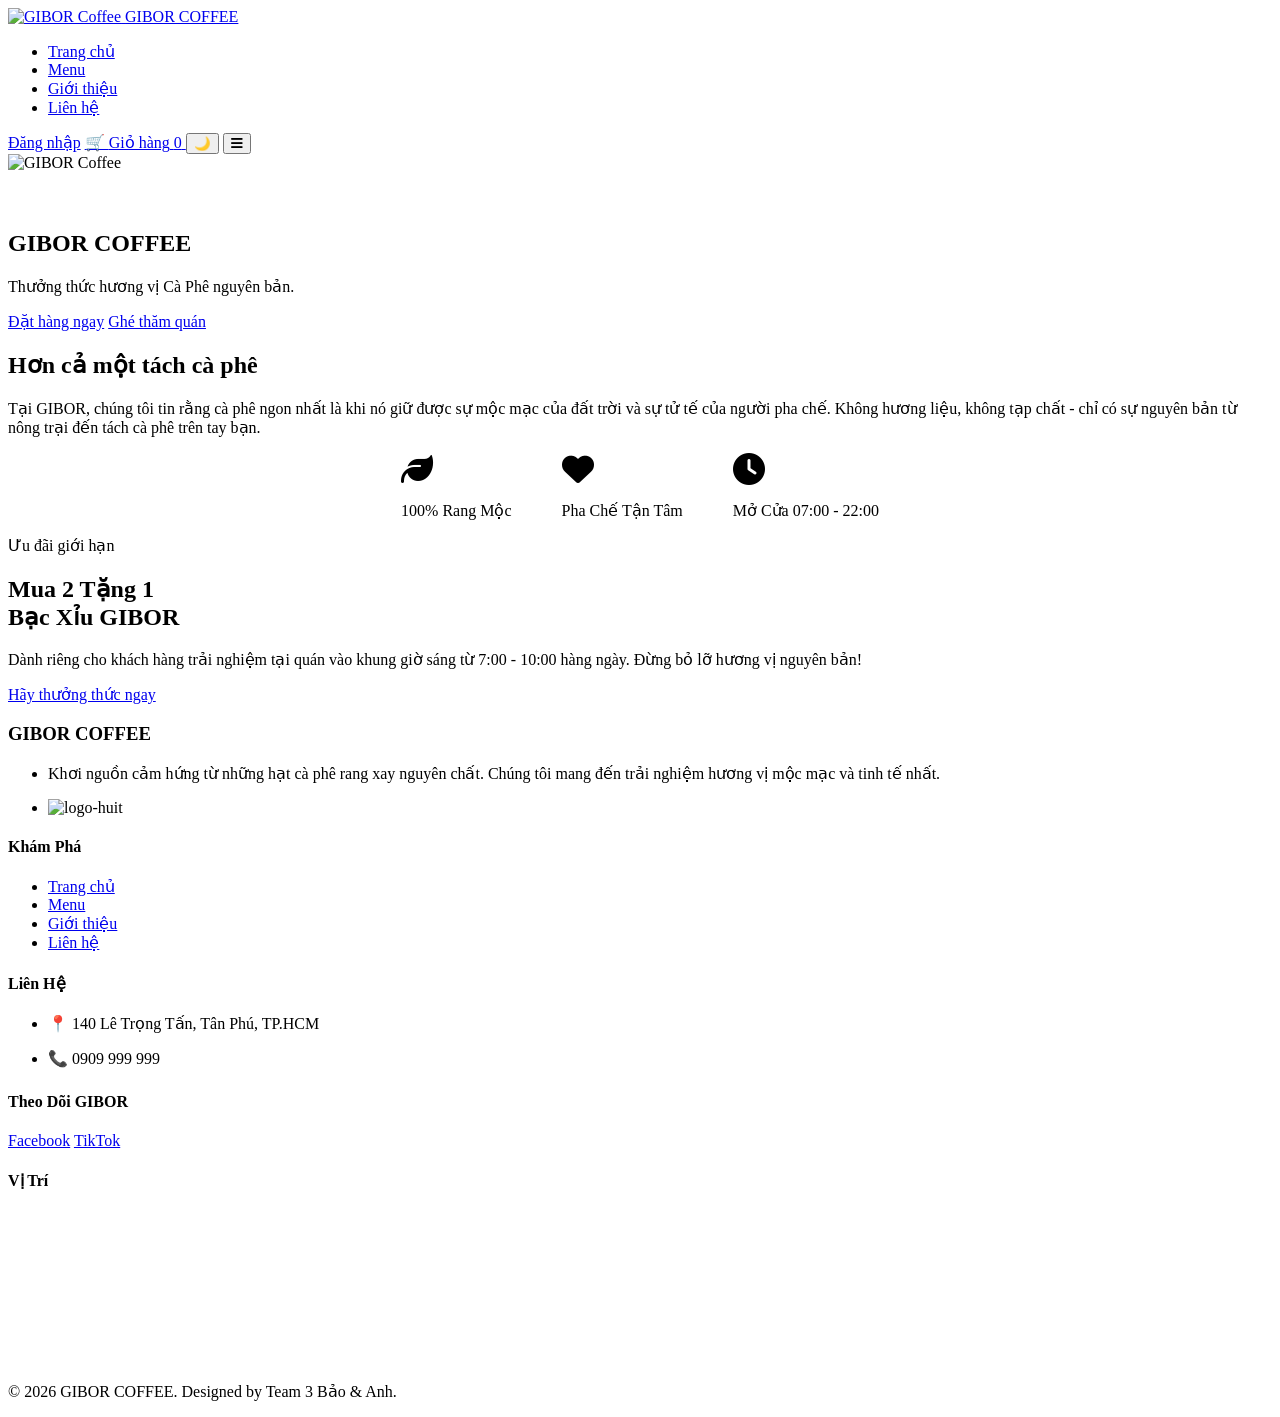
==== index.html @ 3759e4f7 "update" ====
<!-- 

========================================================================================

                                    CODE BỞI TRẦN GIA BẢO

========================================================================================

-->
<!doctype html>
<html lang="vi">
  <head>
    <meta charset="UTF-8" />
    <meta name="viewport" content="width=device-width, initial-scale=1.0" />
    <title>GIBOR COFFEE</title>

    <!-- THEME CHÍNH DÙNG CHUNG-->
    <link rel="stylesheet" href="css/style.css" />

    <!-- Font -->
    <link
      rel="stylesheet"
      href="https://fonts.googleapis.com/css2?family=Montserrat:wght@400;600;700&family=Playfair+Display:ital,wght@0,700;1,700&family=Mrs+Saint+Delafield&display=swap"
    />

    <!-- Logo -->
    <link
      rel="stylesheet"
      href="https://cdnjs.cloudflare.com/ajax/libs/font-awesome/6.5.1/css/all.min.css"
    />

    <!-- THEME TRANG CHỦ -->
    <link rel="stylesheet" href="css/home.css" />
    <!-- MOBILE RESPONSIVE -->
    <link rel="stylesheet" href="css/mobile.css" />
  </head>

  <body>
    <!-- HEADER DÙNG CHUNG -->
    <header class="header">
      <div class="header-container">
        <!-- LOGO -->
        <a href="index.html" class="logo">
          <img src="images/logo/logo.jpg" alt="GIBOR Coffee" />
          <span>GIBOR COFFEE</span>
        </a>

        <!-- NAV -->
        <nav class="nav">
          <ul class="nav-links">
            <li><a href="index.html">Trang chủ</a></li>
            <li><a href="menu.html">Menu</a></li>
            <li><a href="about.html">Giới thiệu</a></li>
            <li><a href="contact.html">Liên hệ</a></li>
          </ul>
        </nav>

        <!-- AUTH + CART -->
        <div class="header-actions">
          <a href="login.html" class="icon-btn" id="authLink">Đăng nhập</a>
          <a href="cart.html" class="icon-btn cart">
            🛒
            <span>Giỏ hàng</span>
            <span>0</span>
          </a>
          <button class="theme-toggle" id="themeToggle">🌙</button>
          <button class="menu-toggle" id="menuToggle" aria-label="Menu">
            <i class="fas fa-bars"></i>
          </button>
        </div>
      </div>
    </header>

    <main>
      <!-- Loading Screen -->
      <div class="logo" id="preloader">
        <div class="loader-icon">
          <img src="images/logo/logo.jpg" alt="GIBOR Coffee" />
        </div>
        <p
          style="
            color: white;
            margin-top: 20px;
            letter-spacing: 5px;
            font-weight: 600;
          "
        >
          GIBOR COFFEE
        </p>
      </div>

      <div>
        <section class="hero">
          <div class="hero-content">
            <h1>GIBOR COFFEE</h1>
            <p>Thưởng thức hương vị Cà Phê nguyên bản.</p>
            <div class="hero-btns">
              <a href="menu.html" class="btn btn-primary">Đặt hàng ngay</a>
              <a href="about.html" class="btn btn-secondary">Ghé thăm quán</a>
            </div>
          </div>
        </section>
      </div>

      <section class="intro">
        <h2>Hơn cả một tách cà phê</h2>
        <p>
          Tại GIBOR, chúng tôi tin rằng cà phê ngon nhất là khi nó giữ được sự
          mộc mạc của đất trời và sự tử tế của người pha chế. Không hương liệu,
          không tạp chất - chỉ có sự nguyên bản từ nông trại đến tách cà phê
          trên tay bạn.
        </p>
        <div
          class="featured-icons"
          style="
            display: flex;
            justify-content: center;
            gap: 50px;
            flex-wrap: wrap;
          "
        >
          <div>
            <i
              class="fas fa-leaf"
              style="font-size: 2rem; color: var(--accent)"
            ></i>
            <p>100% Rang Mộc</p>
          </div>
          <div>
            <i
              class="fas fa-heart"
              style="font-size: 2rem; color: var(--accent)"
            ></i>
            <p>Pha Chế Tận Tâm</p>
          </div>
          <div>
            <i
              class="fas fa-clock"
              style="font-size: 2rem; color: var(--accent)"
            ></i>
            <p>Mở Cửa 07:00 - 22:00</p>
          </div>
        </div>
      </section>

      <!-- Advertising Promo Banner -->
      <section class="promo-banner">
        <div class="promo-content">
          <span class="promo-tag">Ưu đãi giới hạn</span>
          <h2>
            Mua 2 Tặng 1 <br />
            <span style="color: var(--accent)">Bạc Xỉu GIBOR</span>
          </h2>
          <p>
            Dành riêng cho khách hàng trải nghiệm tại quán vào khung giờ sáng từ
            7:00 - 10:00 hàng ngày. Đừng bỏ lỡ hương vị nguyên bản!
          </p>
          <a href="menu.html" class="btn-cta">Hãy thưởng thức ngay</a>
        </div>
        <div class="promo-image"></div>
      </section>
    </main>

    <!-- FOOTER DÙNG CHUNG -->
    <footer class="footer">
      <div class="footer-container">
        <div class="footer-col">
          <h3 class="footer-logo">GIBOR COFFEE</h3>
          <ul>
            <li>
              <p>
                Khơi nguồn cảm hứng từ những hạt cà phê rang xay nguyên chất.
                Chúng tôi mang đến trải nghiệm hương vị mộc mạc và tinh tế nhất.
              </p>
            </li>
            <li>
              <img src="images/logo/logoHuit.png" alt="logo-huit" height="60" />
            </li>
          </ul>
        </div>

        <div class="footer-col">
          <h4>Khám Phá</h4>
          <ul>
            <li><a href="index.html">Trang chủ</a></li>
            <li><a href="menu.html">Menu</a></li>
            <li><a href="about.html">Giới thiệu</a></li>
            <li><a href="contact.html">Liên hệ</a></li>
          </ul>
        </div>

        <div class="footer-col">
          <h4>Liên Hệ</h4>
          <ul>
            <li>
              <p>📍 140 Lê Trọng Tấn, Tân Phú, TP.HCM</p>
            </li>
            <li>
              <p>📞 0909 999 999</p>
            </li>
          </ul>

          <h4 style="margin-top: 25px">Theo Dõi GIBOR</h4>
          <div class="social-links">
            <a href="#" class="btn btn-secondary">Facebook</a>
            <a href="#" class="btn btn-secondary">TikTok</a>
          </div>
        </div>

        <div class="footer-col">
          <h4>Vị Trí</h4>
          <div class="google-map">
            <iframe
              src="https://www.google.com/maps/embed?pb=!1m18!1m12!1m3!1d31352.538163214747!2d106.5926170349121!3d10.806159823201295!2m3!1f0!2f0!3f0!3m2!1i1024!2i768!4f13.1!3m3!1m2!1s0x31752be27d8b4f4d%3A0x92dcba2950430867!2zVHLGsOG7nW5nIMSQ4bqhaSBo4buNYyBDw7RuZyBUaMawxqFuZyBUUC4gSOG7kyBDaMOtIE1pbmggKEhVSVQp!5e0!3m2!1svi!2s!4v1770452982001!5m2!1svi!2s"
              width="100%"
              height="150"
              style="border: 0"
              allowfullscreen=""
              loading="lazy"
              referrerpolicy="no-referrer-when-downgrade"
            ></iframe>
          </div>
        </div>
      </div>

      <div class="footer-bottom">
        <p>© 2026 GIBOR COFFEE. Designed by Team 3 Bảo & Anh.</p>
      </div>
    </footer>

    <!-- Firebase SDK cho xác thực Google -->
    <script src="https://www.gstatic.com/firebasejs/10.12.5/firebase-app-compat.js"></script>
    <script src="https://www.gstatic.com/firebasejs/10.12.5/firebase-auth-compat.js"></script>

    <!-- Phần JS CHUNG -->
    <script src="js/data.js"></script>
    <script src="js/main.js"></script>
    <script src="js/mobile.js"></script>
  </body>
</html>
<!-- 

========================================================================================

                                KẾT THÚC CODE BỞI TRẦN GIA BẢO

========================================================================================

-->
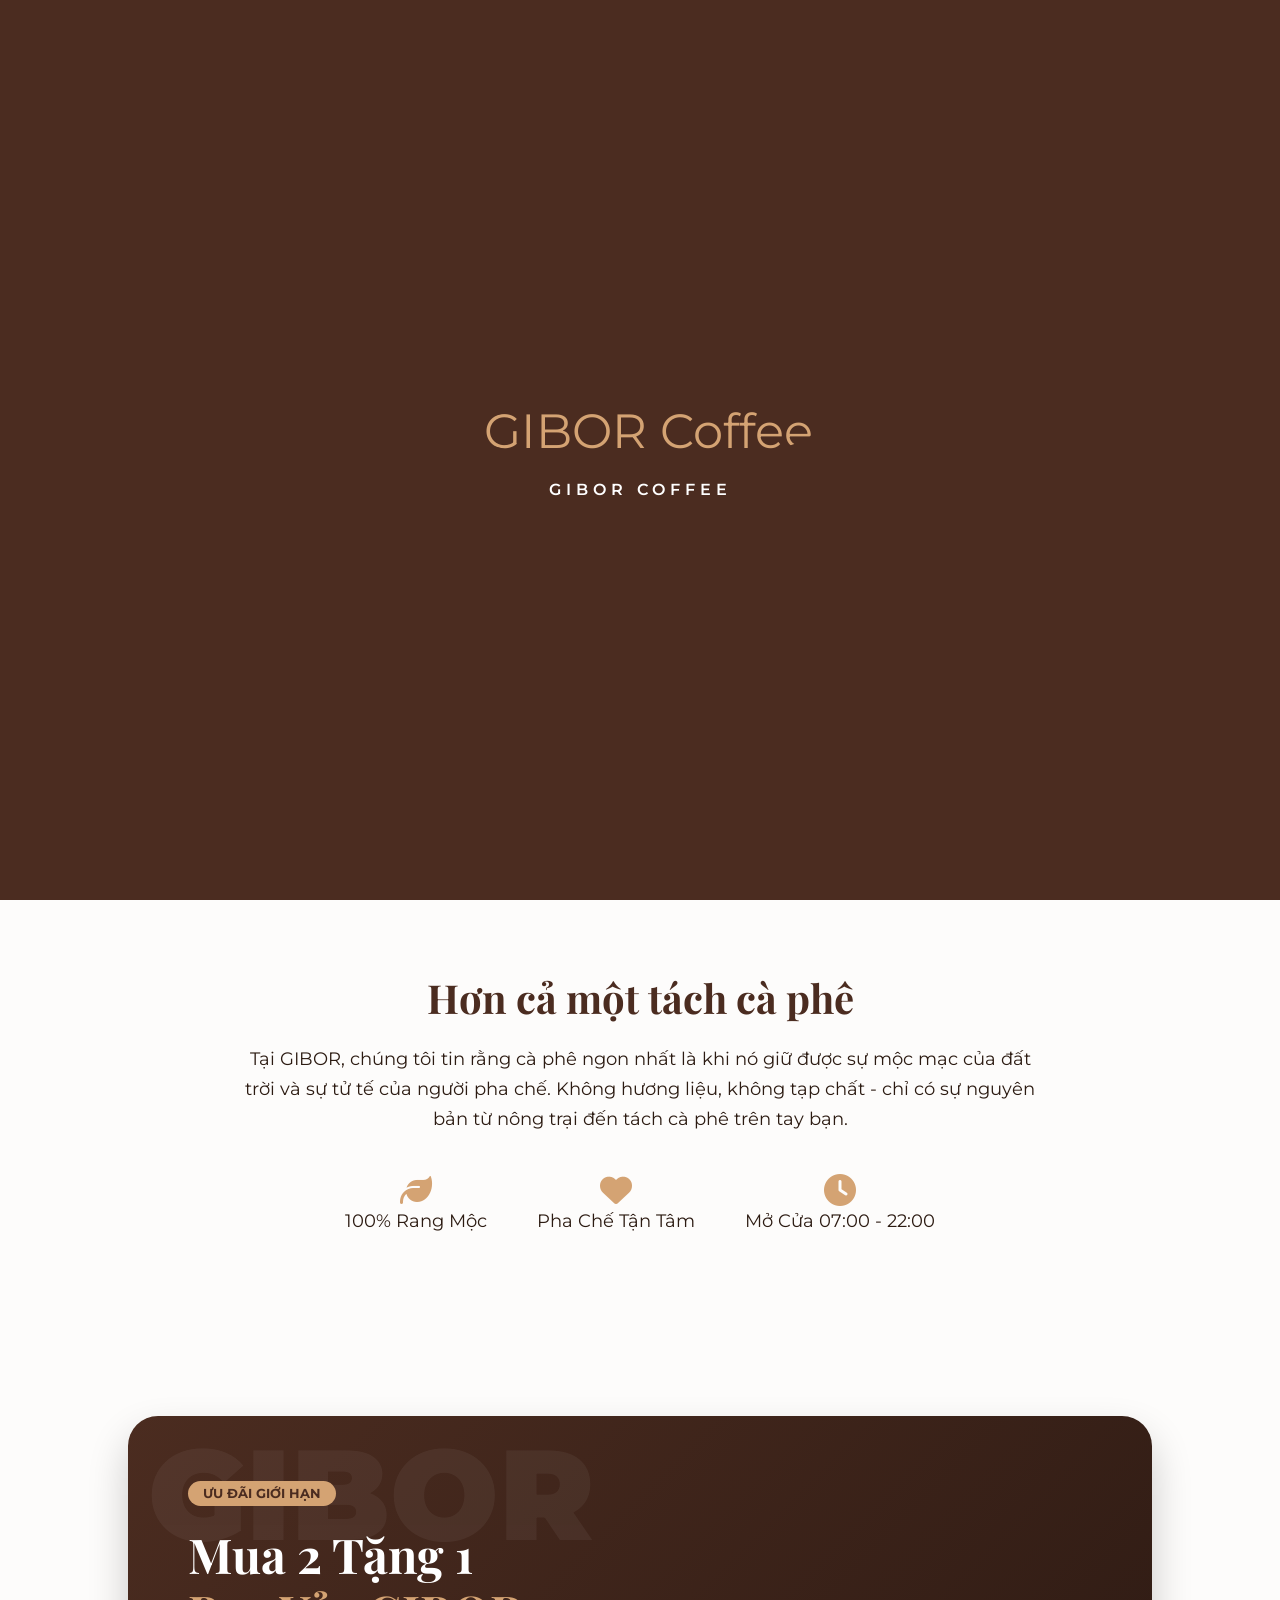
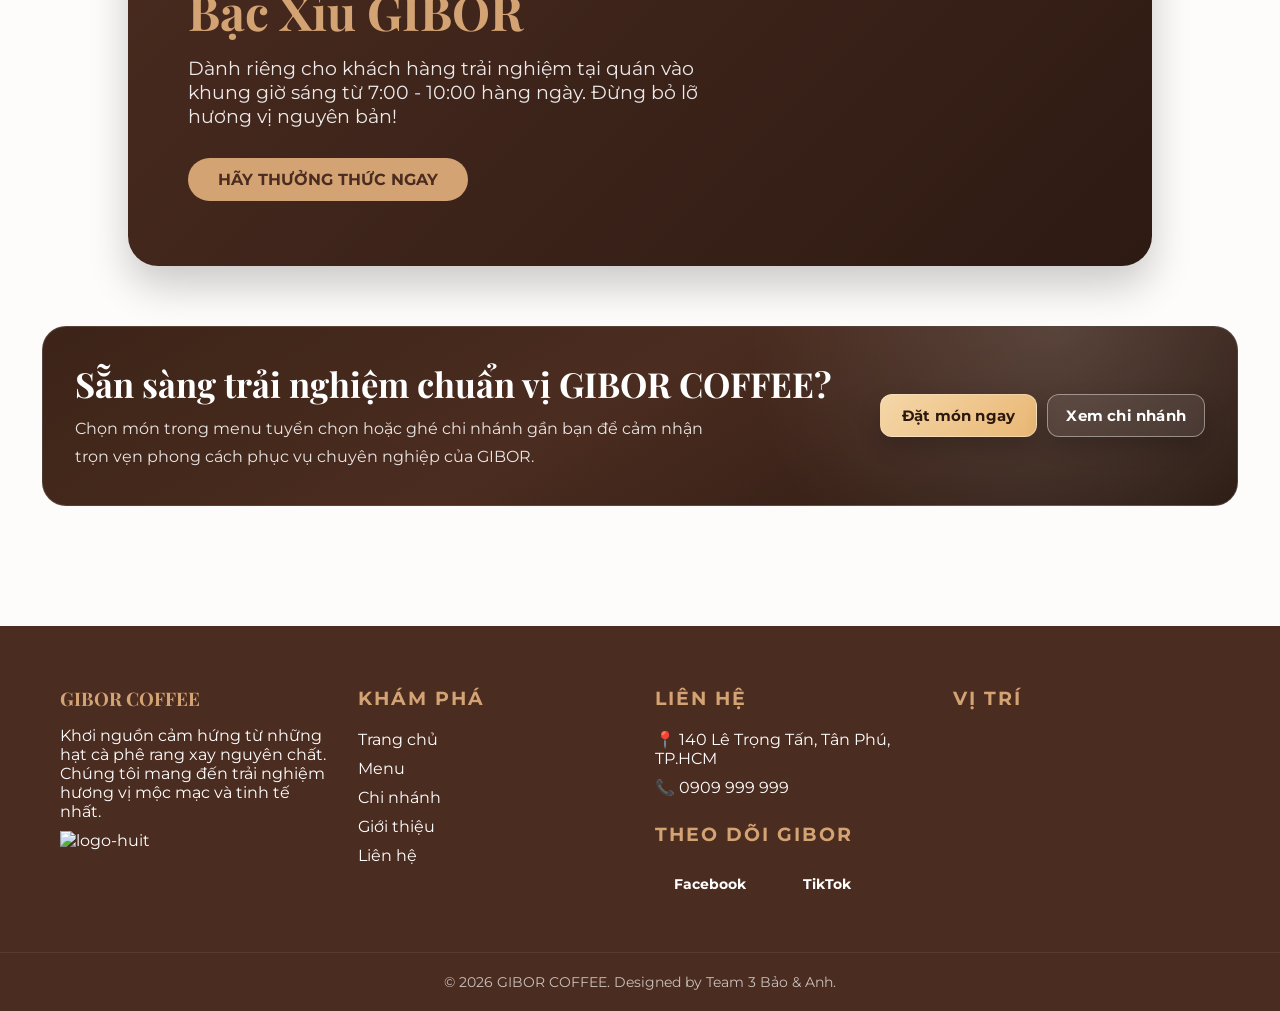
==== commit 700a392d: "update" ====
--- a/index.html
+++ b/index.html
@@ -37,39 +37,7 @@
 
   <body>
     <!-- HEADER DÙNG CHUNG -->
-    <header class="header">
-      <div class="header-container">
-        <!-- LOGO -->
-        <a href="index.html" class="logo">
-          <img src="images/logo/logo.jpg" alt="GIBOR Coffee" />
-          <span>GIBOR COFFEE</span>
-        </a>
-
-        <!-- NAV -->
-        <nav class="nav">
-          <ul class="nav-links">
-            <li><a href="index.html">Trang chủ</a></li>
-            <li><a href="menu.html">Menu</a></li>
-            <li><a href="about.html">Giới thiệu</a></li>
-            <li><a href="contact.html">Liên hệ</a></li>
-          </ul>
-        </nav>
-
-        <!-- AUTH + CART -->
-        <div class="header-actions">
-          <a href="login.html" class="icon-btn" id="authLink">Đăng nhập</a>
-          <a href="cart.html" class="icon-btn cart">
-            🛒
-            <span>Giỏ hàng</span>
-            <span>0</span>
-          </a>
-          <button class="theme-toggle" id="themeToggle">🌙</button>
-          <button class="menu-toggle" id="menuToggle" aria-label="Menu">
-            <i class="fas fa-bars"></i>
-          </button>
-        </div>
-      </div>
-    </header>
+    <div id="header-placeholder"></div>
 
     <main>
       <!-- Loading Screen -->
@@ -77,16 +45,7 @@
         <div class="loader-icon">
           <img src="images/logo/logo.jpg" alt="GIBOR Coffee" />
         </div>
-        <p
-          style="
-            color: white;
-            margin-top: 20px;
-            letter-spacing: 5px;
-            font-weight: 600;
-          "
-        >
-          GIBOR COFFEE
-        </p>
+        <p class="preloader-text">GIBOR COFFEE</p>
       </div>
 
       <div>
@@ -110,34 +69,17 @@
           không tạp chất - chỉ có sự nguyên bản từ nông trại đến tách cà phê
           trên tay bạn.
         </p>
-        <div
-          class="featured-icons"
-          style="
-            display: flex;
-            justify-content: center;
-            gap: 50px;
-            flex-wrap: wrap;
-          "
-        >
+        <div class="featured-icons">
           <div>
-            <i
-              class="fas fa-leaf"
-              style="font-size: 2rem; color: var(--accent)"
-            ></i>
+            <i class="fas fa-leaf"></i>
             <p>100% Rang Mộc</p>
           </div>
           <div>
-            <i
-              class="fas fa-heart"
-              style="font-size: 2rem; color: var(--accent)"
-            ></i>
+            <i class="fas fa-heart"></i>
             <p>Pha Chế Tận Tâm</p>
           </div>
           <div>
-            <i
-              class="fas fa-clock"
-              style="font-size: 2rem; color: var(--accent)"
-            ></i>
+            <i class="fas fa-clock"></i>
             <p>Mở Cửa 07:00 - 22:00</p>
           </div>
         </div>
@@ -149,7 +91,7 @@
           <span class="promo-tag">Ưu đãi giới hạn</span>
           <h2>
             Mua 2 Tặng 1 <br />
-            <span style="color: var(--accent)">Bạc Xỉu GIBOR</span>
+            <span>Bạc Xỉu GIBOR</span>
           </h2>
           <p>
             Dành riêng cho khách hàng trải nghiệm tại quán vào khung giờ sáng từ
@@ -159,80 +101,53 @@
         </div>
         <div class="promo-image"></div>
       </section>
+
+      <section class="home-cta">
+        <div class="home-cta__box">
+          <div class="home-cta__content">
+            <h2>Sẵn sàng trải nghiệm chuẩn vị GIBOR COFFEE?</h2>
+            <p>
+              Chọn món trong menu tuyển chọn hoặc ghé chi nhánh gần bạn để cảm
+              nhận trọn vẹn phong cách phục vụ chuyên nghiệp của GIBOR.
+            </p>
+          </div>
+          <div class="home-cta__actions">
+            <a href="menu.html" class="home-btn home-btn--primary"
+              >Đặt món ngay</a
+            >
+            <a href="branches.html" class="home-btn home-btn--light"
+              >Xem chi nhánh</a
+            >
+          </div>
+        </div>
+      </section>
     </main>
 
     <!-- FOOTER DÙNG CHUNG -->
-    <footer class="footer">
-      <div class="footer-container">
-        <div class="footer-col">
-          <h3 class="footer-logo">GIBOR COFFEE</h3>
-          <ul>
-            <li>
-              <p>
-                Khơi nguồn cảm hứng từ những hạt cà phê rang xay nguyên chất.
-                Chúng tôi mang đến trải nghiệm hương vị mộc mạc và tinh tế nhất.
-              </p>
-            </li>
-            <li>
-              <img src="images/logo/logoHuit.png" alt="logo-huit" height="60" />
-            </li>
-          </ul>
-        </div>
-
-        <div class="footer-col">
-          <h4>Khám Phá</h4>
-          <ul>
-            <li><a href="index.html">Trang chủ</a></li>
-            <li><a href="menu.html">Menu</a></li>
-            <li><a href="about.html">Giới thiệu</a></li>
-            <li><a href="contact.html">Liên hệ</a></li>
-          </ul>
-        </div>
-
-        <div class="footer-col">
-          <h4>Liên Hệ</h4>
-          <ul>
-            <li>
-              <p>📍 140 Lê Trọng Tấn, Tân Phú, TP.HCM</p>
-            </li>
-            <li>
-              <p>📞 0909 999 999</p>
-            </li>
-          </ul>
-
-          <h4 style="margin-top: 25px">Theo Dõi GIBOR</h4>
-          <div class="social-links">
-            <a href="#" class="btn btn-secondary">Facebook</a>
-            <a href="#" class="btn btn-secondary">TikTok</a>
-          </div>
-        </div>
-
-        <div class="footer-col">
-          <h4>Vị Trí</h4>
-          <div class="google-map">
-            <iframe
-              src="https://www.google.com/maps/embed?pb=!1m18!1m12!1m3!1d31352.538163214747!2d106.5926170349121!3d10.806159823201295!2m3!1f0!2f0!3f0!3m2!1i1024!2i768!4f13.1!3m3!1m2!1s0x31752be27d8b4f4d%3A0x92dcba2950430867!2zVHLGsOG7nW5nIMSQ4bqhaSBo4buNYyBDw7RuZyBUaMawxqFuZyBUUC4gSOG7kyBDaMOtIE1pbmggKEhVSVQp!5e0!3m2!1svi!2s!4v1770452982001!5m2!1svi!2s"
-              width="100%"
-              height="150"
-              style="border: 0"
-              allowfullscreen=""
-              loading="lazy"
-              referrerpolicy="no-referrer-when-downgrade"
-            ></iframe>
-          </div>
-        </div>
-      </div>
-
-      <div class="footer-bottom">
-        <p>© 2026 GIBOR COFFEE. Designed by Team 3 Bảo & Anh.</p>
-      </div>
-    </footer>
+    <div id="footer-placeholder"></div>
 
     <!-- Firebase SDK cho xác thực Google -->
     <script src="https://www.gstatic.com/firebasejs/10.12.5/firebase-app-compat.js"></script>
     <script src="https://www.gstatic.com/firebasejs/10.12.5/firebase-auth-compat.js"></script>
 
+    <!-- Khởi tạo Firebase -->
+    <script>
+      const firebaseConfig = {
+        apiKey: "AIzaSyCnHG40t4WN230Alu4ia0cvzKhfndeBfpE",
+        authDomain: "coffee-a718c.firebaseapp.com",
+        projectId: "coffee-a718c",
+        storageBucket: "coffee-a718c.firebasestorage.app",
+        messagingSenderId: "37237991343",
+        appId: "1:37237991343:web:035a77871af9b41476315a",
+        measurementId: "G-YSS8HXMN6R",
+      };
+      if (!firebase.apps.length) {
+        firebase.initializeApp(firebaseConfig);
+      }
+    </script>
+
     <!-- Phần JS CHUNG -->
+    <script src="js/components.js"></script>
     <script src="js/data.js"></script>
     <script src="js/main.js"></script>
     <script src="js/mobile.js"></script>
--- a/css/style.css
+++ b/css/style.css
@@ -0,0 +1,2127 @@
+/* 
+========================================================================================
+
+                                    CODE BỞI TRẦN GIA BẢO
+
+========================================================================================
+*/
+
+/* 
+=================================== HIỆU ỨNG PRELOAD ==================================
+*/
+
+#preloader {
+  position: fixed;
+  top: 0;
+  left: 0;
+  width: 100%;
+  height: 100%;
+  background: var(--primary);
+  display: flex;
+  flex-direction: column;
+  align-items: center;
+  justify-content: center;
+  z-index: 10000;
+  transition:
+    opacity 0.8s ease,
+    visibility 0.8s;
+}
+
+.loader-icon {
+  font-size: 3rem;
+  color: var(--accent);
+  animation: coffee-bounce 1s ease-in-out infinite alternate;
+}
+
+.loader-icon img {
+  width: 80px;
+  height: 80px;
+  border-radius: 50%;
+  object-fit: cover;
+}
+
+@keyframes coffee-bounce {
+  from {
+    transform: translateY(0);
+  }
+  to {
+    transform: translateY(-20px);
+  }
+}
+
+.preloader-hidden {
+  opacity: 0;
+  visibility: hidden;
+  pointer-events: none;
+}
+
+.preloader-text {
+  color: white;
+  margin-top: 20px;
+  letter-spacing: 5px;
+  font-weight: 600;
+}
+
+/* 
+=================================== DÙNG CHỦ ĐỀ CHUNG ==================================
+*/
+
+:root {
+  /* MÀU CHỦ ĐẠO */
+  --primary: #4b2c20;
+  --accent: #d4a373;
+  --bg: #fdf8f5;
+  --text: #2d2424;
+  --white: #ffffff;
+
+  /* Light mode */
+  --bg: #fdfcfb;
+  --text: #2c1b12;
+  --navbar: rgba(255, 255, 255, 0.9);
+  --card: #ffffff;
+
+  /* Coffee accent */
+  --accent-dark: #b08968;
+
+  /* Header */
+  --header-surface: linear-gradient(
+    135deg,
+    rgba(45, 27, 19, 0.96),
+    rgba(75, 44, 32, 0.9)
+  );
+  --header-surface-scrolled: linear-gradient(
+    135deg,
+    rgba(38, 22, 15, 0.98),
+    rgba(66, 37, 26, 0.95)
+  );
+  --header-border: rgba(255, 255, 255, 0.16);
+  --header-border-strong: rgba(212, 163, 115, 0.42);
+  --header-shadow: 0 10px 30px rgba(28, 16, 11, 0.26);
+  --header-action-bg: rgba(255, 255, 255, 0.08);
+  --header-action-bg-hover: rgba(212, 163, 115, 0.24);
+  /* Fonts */
+  --font-heading: "Playfair Display", serif;
+  --font-body: "Montserrat", sans-serif;
+}
+
+/* Tiện ích ẩn/hiện phần tử */
+.hidden {
+  display: none !important;
+}
+
+/* Reset */
+* {
+  margin: 0;
+  padding: 0;
+  box-sizing: border-box;
+}
+
+/* ================================== NỀN TỐI ==================================  */
+body.dark {
+  --bg: #121212;
+  --text: #f5f5f5;
+  --navbar: rgba(75, 44, 32, 0.95);
+  --card: #1e1e1e;
+  --header-surface: linear-gradient(
+    135deg,
+    rgba(24, 16, 12, 0.96),
+    rgba(53, 33, 24, 0.92)
+  );
+  --header-surface-scrolled: linear-gradient(
+    135deg,
+    rgba(22, 14, 10, 0.98),
+    rgba(45, 27, 19, 0.96)
+  );
+  --header-border: rgba(255, 255, 255, 0.12);
+  --header-border-strong: rgba(212, 163, 115, 0.5);
+  --header-shadow: 0 12px 32px rgba(0, 0, 0, 0.42);
+  --header-action-bg: rgba(255, 255, 255, 0.07);
+  --header-action-bg-hover: rgba(212, 163, 115, 0.28);
+}
+
+/* Giữ nguyên style cho nút social ở footer */
+.footer .social-links a {
+  background: var(--primary) !important;
+  color: var(--white) !important;
+  border-color: var(--primary) !important;
+}
+
+.footer .social-links a:hover {
+  background: var(--accent) !important;
+}
+
+body {
+  background: var(--bg);
+  color: var(--text);
+  transition:
+    background 0.4s ease,
+    color 0.4s ease;
+}
+
+.navbar {
+  background: var(--navbar);
+}
+
+.card,
+.product-item {
+  background: var(--card);
+}
+
+.theme-toggle {
+  width: 40px;
+  height: 40px;
+  border: 1px solid var(--header-border);
+  border-radius: 12px;
+  background: var(--header-action-bg);
+  color: var(--white);
+  font-size: 15px;
+  cursor: pointer;
+  transition: all 0.25s ease;
+  display: inline-flex;
+  align-items: center;
+  justify-content: center;
+  box-sizing: border-box;
+  box-shadow: inset 0 1px 0 rgba(255, 255, 255, 0.08);
+}
+
+.theme-toggle:hover {
+  background: var(--header-action-bg-hover);
+  border-color: var(--accent);
+  color: var(--white);
+  transform: translateY(-1px);
+}
+
+.theme-toggle:focus-visible {
+  outline: 2px solid var(--accent);
+  outline-offset: 2px;
+}
+
+/* 
+========================================== PHẦN HEADER ==================================
+*/
+.header {
+  position: sticky;
+  top: 0;
+  z-index: 999;
+  background: var(--header-surface);
+  border-bottom: 1px solid var(--header-border);
+  box-shadow: var(--header-shadow);
+  backdrop-filter: blur(14px) saturate(140%);
+  transition:
+    background 0.35s ease,
+    border-color 0.35s ease,
+    box-shadow 0.35s ease;
+}
+
+.header::after {
+  content: "";
+  position: absolute;
+  left: 0;
+  right: 0;
+  bottom: -1px;
+  height: 1px;
+  background: linear-gradient(
+    90deg,
+    transparent 0%,
+    rgba(212, 163, 115, 0.55) 50%,
+    transparent 100%
+  );
+  pointer-events: none;
+}
+
+.header-container {
+  max-width: 1240px;
+  margin: auto;
+  min-height: 80px;
+  padding: 10px 22px;
+  display: flex;
+  align-items: center;
+  justify-content: space-between;
+  gap: 22px;
+  flex-wrap: nowrap;
+  transition:
+    min-height 0.35s ease,
+    padding 0.35s ease;
+}
+
+.header .logo {
+  display: inline-flex;
+  align-items: center;
+  gap: 12px;
+  color: var(--white);
+  flex-shrink: 0;
+  white-space: nowrap;
+}
+
+.header .logo img {
+  width: 56px;
+  height: 56px;
+  border-radius: 16px;
+  object-fit: cover;
+  border: 1.5px solid rgba(212, 163, 115, 0.7);
+  box-shadow: 0 6px 16px rgba(0, 0, 0, 0.28);
+  transition: transform 0.35s ease;
+}
+
+.header .logo:hover img {
+  transform: translateY(-2px) scale(1.03);
+}
+
+.header .logo-text {
+  display: flex;
+  flex-direction: column;
+  line-height: 1.15;
+}
+
+.header .logo-text strong {
+  font-family: var(--font-heading);
+  font-size: 1.22rem;
+  letter-spacing: 0.8px;
+  font-weight: 700;
+}
+
+.header .logo-text small {
+  margin-top: 2px;
+  font-size: 0.67rem;
+  letter-spacing: 1px;
+  text-transform: uppercase;
+  color: rgba(255, 255, 255, 0.72);
+  font-weight: 600;
+}
+
+.nav {
+  flex: 1;
+  min-width: 0;
+}
+
+.nav-links {
+  display: flex;
+  list-style: none;
+  justify-content: center;
+  gap: 6px;
+  white-space: nowrap;
+  flex-wrap: nowrap;
+}
+
+.nav-links li {
+  position: relative;
+}
+
+.nav-links a {
+  display: inline-flex;
+  align-items: center;
+  justify-content: center;
+  min-height: 40px;
+  padding: 0 16px;
+  border-radius: 999px;
+  color: rgba(255, 255, 255, 0.9);
+  font-size: 0.88rem;
+  font-weight: 600;
+  letter-spacing: 0.4px;
+  transition: all 0.25s ease;
+  white-space: nowrap;
+}
+
+.nav-links a::after {
+  display: none;
+}
+
+.nav-links a:hover {
+  color: var(--white);
+  background: rgba(255, 255, 255, 0.12);
+}
+
+.nav-links a.is-active,
+.nav-links a[aria-current="page"] {
+  color: var(--primary);
+  background: var(--accent);
+  box-shadow: 0 6px 16px rgba(212, 163, 115, 0.32);
+}
+
+.header.scrolled {
+  background: var(--header-surface-scrolled);
+  border-bottom-color: var(--header-border-strong);
+  box-shadow: 0 14px 30px rgba(0, 0, 0, 0.28);
+}
+
+.header.scrolled .header-container {
+  min-height: 74px;
+  padding-top: 8px;
+  padding-bottom: 8px;
+}
+
+.header-actions {
+  display: flex;
+  align-items: center;
+  gap: 9px;
+  flex-shrink: 0;
+  white-space: nowrap;
+}
+
+.icon-btn {
+  min-height: 40px;
+  padding: 0 14px;
+  border-radius: 999px;
+  border: 1px solid var(--header-border);
+  background: var(--header-action-bg);
+  color: var(--white);
+  font-size: 0.82rem;
+  font-weight: 600;
+  display: inline-flex;
+  align-items: center;
+  justify-content: center;
+  gap: 8px;
+  box-sizing: border-box;
+  white-space: nowrap;
+  flex-shrink: 0;
+  transition: all 0.25s ease;
+}
+
+.icon-btn i {
+  font-size: 0.84rem;
+}
+
+.icon-btn:hover {
+  background: var(--header-action-bg-hover);
+  border-color: var(--accent);
+  color: var(--white);
+  transform: translateY(-1px);
+}
+
+.icon-btn.auth-btn.logged-in {
+  border-color: rgba(212, 163, 115, 0.7);
+  background: rgba(212, 163, 115, 0.2);
+}
+
+.icon-btn.cart {
+  padding-right: 10px;
+}
+
+/* Số lượng giỏ hàng */
+.icon-btn.cart span:last-child {
+  background: var(--accent);
+  color: var(--primary);
+  font-size: 0.72rem;
+  font-weight: 800;
+  min-width: 21px;
+  height: 21px;
+  padding: 0 6px;
+  border-radius: 999px;
+  display: inline-flex;
+  align-items: center;
+  justify-content: center;
+  margin-left: 2px;
+  border: 1.5px solid rgba(255, 255, 255, 0.95);
+}
+/* ========================================== PHẦN THÂN ================================== */
+
+body {
+  font-family: var(--font-body);
+  background: var(--bg);
+  color: var(--text);
+}
+
+a {
+  text-decoration: none;
+  color: inherit;
+  transition: 0.3s;
+}
+
+/* PHẦN NÚT BẤM */
+.btn-primary {
+  background: var(--accent);
+  color: var(--primary);
+}
+
+.btn-primary:hover {
+  background: var(--white);
+  color: #000;
+  transform: translateY(-3px);
+}
+
+.btn-secondary {
+  border: 2px solid var(--white);
+  color: var(--white);
+}
+
+.btn-secondary:hover {
+  background: var(--white);
+  color: #000;
+  transform: translateY(-3px);
+}
+
+/* ========================================== PHẦN FOOTER ================================== */
+.footer {
+  background: var(--primary);
+  color: var(--white);
+  padding: 60px 0 20px;
+  margin-top: 50px;
+}
+
+.footer-container {
+  max-width: 1200px;
+  margin: auto;
+  padding: 0 20px;
+  display: flex;
+  flex-wrap: wrap;
+  gap: 30px;
+}
+
+.footer-col {
+  flex: 1;
+  min-width: 200px;
+}
+
+.footer-col h3 {
+  font-family: var(--font-heading);
+  color: var(--accent);
+  margin-bottom: 15px;
+}
+
+.footer-col h4 {
+  margin-bottom: 20px;
+  font-size: 1.2rem;
+  color: var(--accent);
+  text-transform: uppercase;
+  letter-spacing: 2px;
+}
+
+.footer-col ul {
+  list-style: none;
+}
+
+.footer-col ul li {
+  margin-bottom: 10px;
+}
+
+.footer-col ul li a:hover {
+  color: var(--accent);
+  padding-left: 5px;
+  transform: translateY(-3px);
+}
+
+.social-links a {
+  display: inline-block;
+  margin: 0 15px 10px 0;
+  font-size: 14px;
+  border: 1px solid var(--white);
+  padding: 8px 18px;
+  border-radius: 20px;
+}
+
+.social-links a:hover {
+  background: var(--accent);
+  border-color: var(--accent);
+}
+
+.footer-bottom {
+  text-align: center;
+  margin-top: 40px;
+  padding-top: 20px;
+  border-top: 1px solid rgba(255, 255, 255, 0.1);
+  font-size: 14px;
+  opacity: 0.7;
+}
+
+/* CĂN CHỈNH KÍCH THƯỚC PHÙ HỢP VỚI CẢ MOBILE */
+
+/* ===== NÚT HAMBURGER (ẨN TRÊN DESKTOP) ===== */
+.menu-toggle {
+  display: none;
+  background: var(--header-action-bg);
+  border: 1px solid var(--header-border);
+  border-radius: 12px;
+  width: 42px;
+  height: 42px;
+  font-size: 18px;
+  cursor: pointer;
+  color: var(--white);
+  transition: all 0.25s ease;
+  align-items: center;
+  justify-content: center;
+  box-shadow: inset 0 1px 0 rgba(255, 255, 255, 0.08);
+}
+
+.menu-toggle:hover {
+  background: var(--header-action-bg-hover);
+  border-color: var(--accent);
+  transform: translateY(-1px);
+}
+
+/* ===== TABLET (max-width: 992px) ===== */
+@media (max-width: 992px) {
+  .header-container {
+    padding: 10px 15px;
+  }
+
+  .header .logo img {
+    width: 60px;
+    height: 60px;
+  }
+
+  .header .logo {
+    font-size: 1.2rem;
+  }
+
+  .nav-links {
+    gap: 18px;
+  }
+
+  .nav-links a {
+    font-size: 13px;
+  }
+
+  .icon-btn {
+    font-size: 12px;
+    padding: 6px 12px;
+  }
+
+  .footer-container {
+    gap: 20px;
+  }
+
+  .footer-col {
+    min-width: 180px;
+  }
+}
+
+/* ===== MOBILE (max-width: 768px) ===== */
+@media (max-width: 768px) {
+  /* HEADER */
+  .header-container {
+    padding: 8px 12px;
+  }
+
+  .header .logo img {
+    width: 45px;
+    height: 45px;
+  }
+
+  .header .logo {
+    font-size: 1rem;
+    gap: 8px;
+  }
+
+  .header .logo span {
+    display: none;
+  }
+
+  /* Hiện nút hamburger */
+  .menu-toggle {
+    display: flex;
+  }
+
+  /* Ẩn nav mặc định, hiện khi active */
+  .nav {
+    position: fixed;
+    top: 0;
+    left: 0;
+    width: 100%;
+    height: 100vh;
+    background: rgba(75, 44, 32, 0.98);
+    backdrop-filter: blur(10px);
+    z-index: 9998;
+    display: flex;
+    align-items: center;
+    justify-content: center;
+    opacity: 0;
+    visibility: hidden;
+    transition: all 0.4s ease;
+  }
+
+  .nav.active {
+    opacity: 1;
+    visibility: visible;
+  }
+
+  .nav-links {
+    display: flex;
+    flex-direction: column;
+    align-items: center;
+    gap: 0;
+    list-style: none;
+  }
+
+  .nav-links li {
+    opacity: 0;
+    transform: translateY(20px);
+    transition: all 0.3s ease;
+  }
+
+  .nav.active .nav-links li {
+    opacity: 1;
+    transform: translateY(0);
+  }
+
+  .nav.active .nav-links li:nth-child(1) {
+    transition-delay: 0.1s;
+  }
+  .nav.active .nav-links li:nth-child(2) {
+    transition-delay: 0.2s;
+  }
+  .nav.active .nav-links li:nth-child(3) {
+    transition-delay: 0.3s;
+  }
+
+  .nav-links a {
+    font-size: 22px;
+    padding: 18px 30px;
+    display: block;
+    letter-spacing: 3px;
+  }
+
+  /* Nút đóng menu */
+  .menu-toggle.active i::before {
+    content: "\f00d"; /* fa-xmark */
+  }
+
+  .menu-toggle {
+    z-index: 9999;
+  }
+
+  /* Header actions */
+  .header-actions {
+    gap: 8px;
+  }
+
+  .icon-btn {
+    padding: 6px 10px;
+    font-size: 12px;
+  }
+
+  .icon-btn span:first-of-type {
+    display: none;
+  }
+
+  .icon-btn.cart {
+    font-size: 16px;
+    padding: 6px 8px;
+  }
+
+  .icon-btn.cart span:last-child {
+    font-size: 12px;
+    height: 20px;
+    padding: 0 5px;
+    margin-left: 2px;
+  }
+
+  .theme-toggle {
+    width: 34px;
+    height: 34px;
+    font-size: 15px;
+  }
+
+  /* FOOTER */
+  .footer {
+    padding: 40px 0 15px;
+  }
+
+  .footer-container {
+    flex-direction: column;
+    text-align: center;
+    padding: 0 15px;
+    gap: 25px;
+  }
+
+  .footer-col {
+    min-width: 100%;
+  }
+
+  .footer-col h4 {
+    font-size: 1rem;
+    margin-bottom: 12px;
+  }
+
+  .social-links {
+    justify-content: center;
+    display: flex;
+    flex-wrap: wrap;
+  }
+
+  .social-links a {
+    margin: 0 5px 8px;
+  }
+
+  .footer-bottom {
+    margin-top: 25px;
+    font-size: 12px;
+  }
+
+  .google-map iframe {
+    height: 120px;
+  }
+}
+
+/* ===== MOBILE NHỎ (max-width: 480px) ===== */
+@media (max-width: 480px) {
+  .header-container {
+    padding: 6px 10px;
+  }
+
+  .header .logo img {
+    width: 38px;
+    height: 38px;
+  }
+
+  .icon-btn {
+    padding: 5px 8px;
+    font-size: 11px;
+    border-radius: 15px;
+  }
+
+  .icon-btn.cart {
+    font-size: 14px;
+  }
+
+  .theme-toggle {
+    width: 30px;
+    height: 30px;
+    font-size: 13px;
+  }
+
+  .menu-toggle {
+    width: 36px;
+    height: 36px;
+    font-size: 17px;
+  }
+
+  .header-actions {
+    gap: 5px;
+  }
+
+  .footer {
+    padding: 30px 0 12px;
+  }
+}
+
+/* 
+========================================================================================
+
+                                KẾT THÚC CODE BỞI TRẦN GIA BẢO
+
+========================================================================================
+*/
+
+/* 
+========================================================================================
+
+                                CODE BỞI TRẦN DƯƠNG GIA BẢO
+
+========================================================================================
+*/
+
+/* ===== POPUP THÔNG BÁO (TOAST NOTIFICATION) ===== */
+.gibor-popup-overlay {
+  position: fixed;
+  top: 0;
+  left: 0;
+  width: 100%;
+  height: 100%;
+  background: rgba(0, 0, 0, 0.5);
+  display: flex;
+  align-items: center;
+  justify-content: center;
+  z-index: 99999;
+  opacity: 0;
+  visibility: hidden;
+  transition: all 0.3s ease;
+}
+
+.gibor-popup-overlay.show {
+  opacity: 1;
+  visibility: visible;
+}
+
+.gibor-popup-box {
+  background: var(--card, #fff);
+  border-radius: 16px;
+  padding: 32px 28px;
+  max-width: 400px;
+  width: 90%;
+  text-align: center;
+  box-shadow: 0 20px 60px rgba(0, 0, 0, 0.3);
+  transform: scale(0.8) translateY(20px);
+  transition: transform 0.3s ease;
+}
+
+.gibor-popup-overlay.show .gibor-popup-box {
+  transform: scale(1) translateY(0);
+}
+
+.gibor-popup-icon {
+  font-size: 3rem;
+  margin-bottom: 12px;
+}
+
+.gibor-popup-icon.success {
+  color: #27ae60;
+}
+
+.gibor-popup-icon.error {
+  color: #e74c3c;
+}
+
+.gibor-popup-icon.warning {
+  color: #f39c12;
+}
+
+.gibor-popup-title {
+  font-family: var(--font-heading, "Playfair Display", serif);
+  font-size: 1.4rem;
+  color: var(--primary, #4b2c20);
+  margin-bottom: 8px;
+}
+
+.gibor-popup-message {
+  font-family: var(--font-body, "Montserrat", sans-serif);
+  font-size: 0.95rem;
+  color: var(--text, #2d2424);
+  margin-bottom: 24px;
+  line-height: 1.5;
+}
+
+.gibor-popup-actions {
+  display: flex;
+  gap: 12px;
+  justify-content: center;
+}
+
+.gibor-popup-btn {
+  padding: 10px 28px;
+  border: none;
+  border-radius: 8px;
+  font-family: var(--font-body, "Montserrat", sans-serif);
+  font-size: 0.9rem;
+  font-weight: 600;
+  cursor: pointer;
+  transition: all 0.2s ease;
+}
+
+.gibor-popup-btn.primary {
+  background: var(--primary, #4b2c20);
+  color: #fff;
+}
+
+.gibor-popup-btn.primary:hover {
+  background: var(--accent-dark, #b08968);
+}
+
+.gibor-popup-btn.secondary {
+  background: #e0d6d0;
+  color: var(--primary, #4b2c20);
+}
+
+.gibor-popup-btn.secondary:hover {
+  background: #d0c4bc;
+}
+
+/* ===== USER DROPDOWN POPUP ===== */
+.user-dropdown-overlay {
+  position: fixed;
+  top: 0;
+  left: 0;
+  width: 100%;
+  height: 100%;
+  z-index: 99998;
+  opacity: 0;
+  visibility: hidden;
+  transition: opacity 0.2s ease;
+}
+
+.user-dropdown-overlay.show {
+  opacity: 1;
+  visibility: visible;
+}
+
+.user-dropdown {
+  position: absolute;
+  top: 70px;
+  right: 20px;
+  background: #fff;
+  border-radius: 12px;
+  padding: 20px;
+  min-width: 260px;
+  box-shadow: 0 10px 40px rgba(0, 0, 0, 0.2);
+  transform: translateY(-10px);
+  transition: transform 0.2s ease;
+}
+
+.user-dropdown-overlay.show .user-dropdown {
+  transform: translateY(0);
+}
+
+.user-dropdown-header {
+  display: flex;
+  align-items: center;
+  gap: 12px;
+  padding-bottom: 16px;
+  border-bottom: 1px solid #e8e0db;
+  margin-bottom: 12px;
+}
+
+.user-dropdown-avatar {
+  width: 48px;
+  height: 48px;
+  border-radius: 50%;
+  background: var(--primary, #4b2c20);
+  color: #fff;
+  display: flex;
+  align-items: center;
+  justify-content: center;
+  font-size: 1.2rem;
+  font-weight: 700;
+  font-family: var(--font-body, "Montserrat", sans-serif);
+}
+
+.user-dropdown-info {
+  flex: 1;
+}
+
+.user-dropdown-name {
+  font-family: var(--font-heading, "Playfair Display", serif);
+  font-size: 1.05rem;
+  font-weight: 700;
+  color: #4b2c20;
+}
+
+.user-dropdown-email {
+  font-size: 0.8rem;
+  color: #888;
+  margin-top: 2px;
+}
+
+.user-dropdown-points {
+  font-size: 0.8rem;
+  color: #e6a817;
+  font-weight: 600;
+  margin-top: 4px;
+  display: flex;
+  align-items: center;
+  gap: 4px;
+}
+.user-dropdown-points i {
+  font-size: 0.75rem;
+}
+
+.user-dropdown-menu {
+  list-style: none;
+  padding: 0;
+  margin: 0;
+}
+
+.user-dropdown-menu li {
+  margin-bottom: 4px;
+}
+
+.user-dropdown-menu li a,
+.user-dropdown-menu li button {
+  display: flex;
+  align-items: center;
+  gap: 10px;
+  width: 100%;
+  padding: 10px 12px;
+  border: none;
+  background: none;
+  border-radius: 8px;
+  font-family: var(--font-body, "Montserrat", sans-serif);
+  font-size: 0.9rem;
+  color: #2d2424;
+  cursor: pointer;
+  transition: background 0.2s ease;
+  text-decoration: none;
+}
+
+.user-dropdown-menu li a:hover,
+.user-dropdown-menu li button:hover {
+  background: #f5ebe4;
+}
+
+.user-dropdown-menu li button.logout-btn {
+  color: #e74c3c;
+}
+
+.user-dropdown-menu li button.logout-btn:hover {
+  background: #fde8e8;
+}
+
+/* ===== AUTH LINK STYLE KHI ĐÃ ĐĂNG NHẬP ===== */
+#authLink.logged-in {
+  display: inline-flex;
+  align-items: center;
+  gap: 6px;
+  font-weight: 600;
+  color: #fff;
+  padding: 6px 14px;
+  border-radius: 20px;
+  height: 36px;
+  box-sizing: border-box;
+}
+
+#authLink.logged-in:hover {
+  background: var(--accent-dark, #b08968);
+}
+
+#authLink.logged-in i {
+  font-size: 0.9rem;
+}
+
+/* ===== ORDER HISTORY POPUP ===== */
+.order-history-overlay {
+  position: fixed;
+  top: 0;
+  left: 0;
+  width: 100%;
+  height: 100%;
+  background: rgba(0, 0, 0, 0.5);
+  display: flex;
+  align-items: center;
+  justify-content: center;
+  z-index: 99999;
+  opacity: 0;
+  visibility: hidden;
+  transition: all 0.3s ease;
+}
+
+.order-history-overlay.show {
+  opacity: 1;
+  visibility: visible;
+}
+
+.order-history-box {
+  background: var(--card, #fff);
+  border-radius: 16px;
+  padding: 28px;
+  max-width: 550px;
+  width: 92%;
+  max-height: 80vh;
+  overflow-y: auto;
+  box-shadow: 0 20px 60px rgba(0, 0, 0, 0.3);
+  transform: scale(0.8) translateY(20px);
+  transition: transform 0.3s ease;
+}
+
+.order-history-overlay.show .order-history-box {
+  transform: scale(1) translateY(0);
+}
+
+.order-history-header {
+  display: flex;
+  align-items: center;
+  justify-content: space-between;
+  margin-bottom: 20px;
+  padding-bottom: 14px;
+  border-bottom: 2px solid var(--accent, #d4a373);
+}
+
+.order-history-header h3 {
+  font-family: var(--font-heading, "Playfair Display", serif);
+  font-size: 1.3rem;
+  color: var(--primary, #4b2c20);
+  margin: 0;
+}
+
+.order-history-close {
+  background: none;
+  border: none;
+  font-size: 1.5rem;
+  cursor: pointer;
+  color: #999;
+  padding: 4px 8px;
+  border-radius: 6px;
+  transition: all 0.2s;
+}
+
+.order-history-close:hover {
+  background: #f0e8e2;
+  color: var(--primary, #4b2c20);
+}
+
+.order-history-empty {
+  text-align: center;
+  padding: 40px 20px;
+  color: #999;
+}
+
+.order-history-empty i {
+  font-size: 3rem;
+  margin-bottom: 12px;
+  display: block;
+  color: #ccc;
+}
+
+.order-card {
+  background: #faf6f3;
+  border-radius: 12px;
+  padding: 16px;
+  margin-bottom: 12px;
+  border-left: 4px solid var(--accent, #d4a373);
+}
+
+.order-card-header {
+  display: flex;
+  justify-content: space-between;
+  align-items: center;
+  margin-bottom: 10px;
+}
+
+.order-card-code {
+  font-weight: 700;
+  font-size: 0.95rem;
+  color: var(--primary, #4b2c20);
+}
+
+.order-card-date {
+  font-size: 0.8rem;
+  color: #999;
+}
+
+.order-card-items {
+  margin-bottom: 10px;
+}
+
+.order-card-item {
+  display: flex;
+  justify-content: space-between;
+  align-items: flex-start;
+  padding: 6px 0;
+  font-size: 0.85rem;
+  color: var(--text, #2d2424);
+  gap: 10px;
+  border-bottom: 1px dashed #e8e0d8;
+}
+
+.order-card-item:last-child {
+  border-bottom: none;
+}
+
+.order-card-item-left {
+  flex: 1;
+  min-width: 0;
+  display: flex;
+  flex-direction: column;
+  gap: 3px;
+}
+
+.order-card-item-name {
+  font-weight: 600;
+  white-space: nowrap;
+}
+
+.order-card-item-detail-scroll {
+  display: block;
+  overflow-x: auto;
+  white-space: nowrap;
+  max-width: 100%;
+  scrollbar-width: thin;
+  scrollbar-color: #d4a373 transparent;
+  padding-bottom: 2px;
+}
+
+.order-card-item-detail-scroll::-webkit-scrollbar {
+  height: 3px;
+}
+
+.order-card-item-detail-scroll::-webkit-scrollbar-track {
+  background: transparent;
+}
+
+.order-card-item-detail-scroll::-webkit-scrollbar-thumb {
+  background: #d4a373;
+  border-radius: 3px;
+}
+
+.order-card-item-detail-inner {
+  color: #888;
+  font-size: 0.78rem;
+  display: inline-block;
+}
+
+.order-card-item-detail {
+  color: #888;
+  font-size: 0.8rem;
+  min-width: 60px;
+  text-align: center;
+}
+
+.order-card-item-price {
+  font-weight: 600;
+  min-width: 80px;
+  text-align: right;
+  color: var(--primary, #4b2c20);
+}
+
+/* Thông tin người đặt hàng */
+.order-card-customer {
+  display: flex;
+  flex-wrap: wrap;
+  gap: 6px 16px;
+  padding: 8px 10px;
+  margin-bottom: 10px;
+  background: #f0e8e2;
+  border-radius: 8px;
+  font-size: 0.8rem;
+  color: #666;
+}
+
+.order-card-customer span {
+  display: flex;
+  align-items: center;
+  gap: 5px;
+}
+
+.order-card-customer i {
+  color: var(--accent, #d4a373);
+  font-size: 0.75rem;
+  width: 14px;
+  text-align: center;
+}
+
+.order-card-footer {
+  display: flex;
+  justify-content: space-between;
+  align-items: center;
+  padding-top: 10px;
+  border-top: 1px solid #e8e0db;
+  font-size: 0.85rem;
+}
+
+.order-card-meta {
+  color: #888;
+}
+
+.order-card-total {
+  font-weight: 700;
+  color: var(--primary, #4b2c20);
+  font-size: 1rem;
+}
+
+/* Scrollbar đẹp cho order history */
+.order-history-box::-webkit-scrollbar {
+  width: 6px;
+}
+
+.order-history-box::-webkit-scrollbar-track {
+  background: transparent;
+}
+
+.order-history-box::-webkit-scrollbar-thumb {
+  background: var(--accent, #d4a373);
+  border-radius: 3px;
+}
+
+/* ===== PROFILE POPUP ===== */
+.profile-popup-overlay {
+  position: fixed;
+  top: 0;
+  left: 0;
+  width: 100%;
+  height: 100%;
+  background: rgba(0, 0, 0, 0.5);
+  display: flex;
+  align-items: center;
+  justify-content: center;
+  z-index: 99999;
+  opacity: 0;
+  visibility: hidden;
+  transition: all 0.3s ease;
+}
+
+.profile-popup-overlay.show {
+  opacity: 1;
+  visibility: visible;
+}
+
+.profile-popup-box {
+  background: #fff;
+  border-radius: 16px;
+  padding: 0;
+  max-width: 480px;
+  width: 92%;
+  max-height: 85vh;
+  overflow-y: auto;
+  box-shadow: 0 20px 60px rgba(0, 0, 0, 0.3);
+  transform: scale(0.8) translateY(20px);
+  transition: transform 0.3s ease;
+}
+
+.profile-popup-overlay.show .profile-popup-box {
+  transform: scale(1) translateY(0);
+}
+
+/* Header */
+.profile-popup-header {
+  display: flex;
+  align-items: center;
+  gap: 14px;
+  padding: 24px 24px 16px;
+  border-bottom: 1px solid #e8e0db;
+  position: relative;
+}
+
+.profile-popup-avatar {
+  width: 52px;
+  height: 52px;
+  border-radius: 50%;
+  background: #4b2c20;
+  color: #fff;
+  display: flex;
+  align-items: center;
+  justify-content: center;
+  font-size: 1.2rem;
+  font-weight: 700;
+  font-family: "Montserrat", sans-serif;
+  flex-shrink: 0;
+}
+
+.profile-popup-header-info h3 {
+  margin: 0;
+  font-family: "Playfair Display", serif;
+  font-size: 1.15rem;
+  font-weight: 700;
+  color: #4b2c20;
+}
+
+.profile-popup-header-info p {
+  margin: 2px 0 0;
+  font-size: 0.8rem;
+  color: #888;
+}
+
+.profile-popup-close {
+  position: absolute;
+  top: 16px;
+  right: 16px;
+  background: none;
+  border: none;
+  font-size: 1.4rem;
+  cursor: pointer;
+  color: #999;
+  padding: 4px 8px;
+  border-radius: 6px;
+  transition: all 0.2s;
+}
+
+.profile-popup-close:hover {
+  background: #f0e8e2;
+  color: #4b2c20;
+}
+
+/* Tabs */
+.profile-tabs {
+  display: flex;
+  border-bottom: 2px solid #f0e8e2;
+  padding: 0 24px;
+}
+
+.profile-tab {
+  flex: 1;
+  padding: 12px 0;
+  border: none;
+  background: none;
+  font-family: "Montserrat", sans-serif;
+  font-size: 0.9rem;
+  font-weight: 600;
+  color: #999;
+  cursor: pointer;
+  transition: all 0.2s;
+  position: relative;
+  display: flex;
+  align-items: center;
+  justify-content: center;
+  gap: 6px;
+}
+
+.profile-tab.active {
+  color: #4b2c20;
+}
+
+.profile-tab.active::after {
+  content: "";
+  position: absolute;
+  bottom: -2px;
+  left: 20%;
+  width: 60%;
+  height: 2px;
+  background: var(--accent, #d4a373);
+  border-radius: 2px;
+}
+
+.profile-tab:hover {
+  color: #4b2c20;
+}
+
+/* Tab Content */
+.profile-tab-content {
+  display: none;
+  padding: 20px 24px 24px;
+}
+
+.profile-tab-content.active {
+  display: block;
+}
+
+/* Form Groups */
+.profile-form-group {
+  margin-bottom: 16px;
+}
+
+.profile-form-group label {
+  display: flex;
+  align-items: center;
+  gap: 6px;
+  font-size: 0.85rem;
+  font-weight: 600;
+  color: #4b2c20;
+  margin-bottom: 6px;
+  font-family: "Montserrat", sans-serif;
+}
+
+.profile-form-group label i {
+  color: var(--accent, #d4a373);
+  width: 16px;
+  text-align: center;
+  font-size: 0.8rem;
+}
+
+.profile-verify-badge {
+  margin-left: auto;
+  font-size: 0.7rem;
+  color: #e67e22;
+  font-weight: 500;
+  display: flex;
+  align-items: center;
+  gap: 3px;
+}
+
+.profile-verify-badge i {
+  color: #e67e22 !important;
+  font-size: 0.7rem !important;
+}
+
+.profile-form-group input {
+  width: 100%;
+  padding: 10px 14px;
+  border: 1.5px solid #e0d5ce;
+  border-radius: 10px;
+  font-family: "Montserrat", sans-serif;
+  font-size: 0.9rem;
+  color: #2d2424;
+  background: #faf8f6;
+  transition:
+    border-color 0.2s ease,
+    box-shadow 0.2s ease;
+  box-sizing: border-box;
+}
+
+.profile-form-group input:focus {
+  outline: none;
+  border-color: var(--accent, #d4a373);
+  box-shadow: 0 0 0 3px rgba(212, 163, 115, 0.15);
+  background: #fff;
+}
+
+.profile-form-group input::placeholder {
+  color: #bbb;
+}
+
+/* Save Button */
+.profile-save-btn {
+  width: 100%;
+  padding: 12px;
+  border: none;
+  border-radius: 10px;
+  background: #4b2c20;
+  color: #fff;
+  font-family: "Montserrat", sans-serif;
+  font-size: 0.9rem;
+  font-weight: 600;
+  cursor: pointer;
+  transition: all 0.2s ease;
+  display: flex;
+  align-items: center;
+  justify-content: center;
+  gap: 8px;
+  margin-top: 8px;
+}
+
+.profile-save-btn:hover {
+  background: #3a2118;
+  transform: translateY(-1px);
+  box-shadow: 0 4px 12px rgba(75, 44, 32, 0.3);
+}
+
+.profile-save-btn.security {
+  background: #e67e22;
+}
+
+.profile-save-btn.security:hover {
+  background: #cf6d17;
+  box-shadow: 0 4px 12px rgba(230, 126, 34, 0.3);
+}
+
+/* Security Note */
+.profile-security-note {
+  font-size: 0.78rem;
+  color: #888;
+  margin: 0 0 12px;
+  display: flex;
+  align-items: center;
+  gap: 6px;
+  background: #fdf6ec;
+  padding: 8px 12px;
+  border-radius: 8px;
+  border: 1px solid #fde8c8;
+}
+
+.profile-security-note i {
+  color: #e67e22;
+  flex-shrink: 0;
+}
+
+/* Scrollbar */
+.profile-popup-box::-webkit-scrollbar {
+  width: 6px;
+}
+
+.profile-popup-box::-webkit-scrollbar-track {
+  background: transparent;
+}
+
+.profile-popup-box::-webkit-scrollbar-thumb {
+  background: var(--accent, #d4a373);
+  border-radius: 3px;
+}
+
+/* ===== OTP VERIFICATION POPUP ===== */
+.gibor-otp-overlay {
+  position: fixed;
+  top: 0;
+  left: 0;
+  width: 100%;
+  height: 100%;
+  background: rgba(0, 0, 0, 0.6);
+  display: flex;
+  align-items: center;
+  justify-content: center;
+  z-index: 999999;
+  opacity: 0;
+  visibility: hidden;
+  transition: all 0.3s ease;
+}
+
+.gibor-otp-overlay.show {
+  opacity: 1;
+  visibility: visible;
+}
+
+.gibor-otp-box {
+  background: #fff;
+  border-radius: 20px;
+  padding: 32px 28px;
+  max-width: 400px;
+  width: 92%;
+  text-align: center;
+  box-shadow: 0 20px 60px rgba(0, 0, 0, 0.3);
+  transform: scale(0.8) translateY(20px);
+  transition: transform 0.3s ease;
+}
+
+.gibor-otp-overlay.show .gibor-otp-box {
+  transform: scale(1) translateY(0);
+}
+
+.gibor-otp-box.shake {
+  animation: otpShake 0.5s ease;
+}
+
+@keyframes otpShake {
+  0%,
+  100% {
+    transform: scale(1) translateX(0);
+  }
+  20% {
+    transform: scale(1) translateX(-10px);
+  }
+  40% {
+    transform: scale(1) translateX(10px);
+  }
+  60% {
+    transform: scale(1) translateX(-6px);
+  }
+  80% {
+    transform: scale(1) translateX(6px);
+  }
+}
+
+/* OTP Header */
+.otp-header {
+  margin-bottom: 20px;
+}
+
+.otp-icon {
+  width: 60px;
+  height: 60px;
+  border-radius: 50%;
+  background: linear-gradient(135deg, #d4a373, #b08968);
+  color: #fff;
+  display: flex;
+  align-items: center;
+  justify-content: center;
+  font-size: 1.5rem;
+  margin: 0 auto 14px;
+}
+
+.otp-header h3 {
+  font-family: "Playfair Display", serif;
+  font-size: 1.3rem;
+  color: #4b2c20;
+  margin: 0 0 6px;
+}
+
+.otp-header p {
+  font-size: 0.85rem;
+  color: #888;
+  margin: 0;
+  line-height: 1.5;
+}
+
+.otp-header p strong {
+  color: #4b2c20;
+}
+
+/* Demo hint */
+.otp-demo-hint {
+  background: #eaf7ed;
+  border: 1px solid #b8e6c4;
+  border-radius: 10px;
+  padding: 10px 14px;
+  font-size: 0.82rem;
+  color: #2d7a3f;
+  margin-bottom: 18px;
+  display: flex;
+  align-items: center;
+  justify-content: center;
+  gap: 6px;
+}
+
+.otp-demo-hint strong {
+  font-size: 1rem;
+  letter-spacing: 3px;
+}
+
+/* OTP Input Fields */
+.otp-inputs {
+  display: flex;
+  align-items: center;
+  justify-content: center;
+  gap: 8px;
+  margin-bottom: 16px;
+}
+
+.otp-digit {
+  width: 46px;
+  height: 54px;
+  border: 2px solid #e0d5ce;
+  border-radius: 12px;
+  text-align: center;
+  font-family: "Montserrat", sans-serif;
+  font-size: 1.4rem;
+  font-weight: 700;
+  color: #4b2c20;
+  background: #faf8f6;
+  transition: all 0.2s ease;
+  outline: none;
+}
+
+.otp-digit:focus {
+  border-color: var(--accent, #d4a373);
+  box-shadow: 0 0 0 3px rgba(212, 163, 115, 0.2);
+  background: #fff;
+  transform: translateY(-2px);
+}
+
+.otp-separator {
+  font-size: 1.3rem;
+  color: #ccc;
+  font-weight: 600;
+  margin: 0 2px;
+}
+
+/* Timer */
+.otp-timer {
+  font-size: 0.8rem;
+  color: #999;
+  margin: 0 0 14px;
+  display: flex;
+  align-items: center;
+  justify-content: center;
+  gap: 5px;
+}
+
+.otp-timer i {
+  color: var(--accent, #d4a373);
+}
+
+/* Error */
+.otp-error {
+  background: #fde8e8;
+  border: 1px solid #f5bcbc;
+  border-radius: 8px;
+  padding: 8px 12px;
+  font-size: 0.8rem;
+  color: #c0392b;
+  margin-bottom: 14px;
+  display: flex;
+  align-items: center;
+  justify-content: center;
+  gap: 6px;
+}
+
+/* Buttons */
+.otp-verify-btn {
+  width: 100%;
+  padding: 12px;
+  border: none;
+  border-radius: 10px;
+  background: #4b2c20;
+  color: #fff;
+  font-family: "Montserrat", sans-serif;
+  font-size: 0.95rem;
+  font-weight: 600;
+  cursor: pointer;
+  transition: all 0.2s ease;
+  display: flex;
+  align-items: center;
+  justify-content: center;
+  gap: 8px;
+  margin-bottom: 10px;
+}
+
+.otp-verify-btn:hover {
+  background: #3a2118;
+  transform: translateY(-1px);
+  box-shadow: 0 4px 12px rgba(75, 44, 32, 0.3);
+}
+
+.otp-resend-btn {
+  width: 100%;
+  padding: 10px;
+  border: 1.5px solid var(--accent, #d4a373);
+  border-radius: 10px;
+  background: transparent;
+  color: #4b2c20;
+  font-family: "Montserrat", sans-serif;
+  font-size: 0.85rem;
+  font-weight: 600;
+  cursor: pointer;
+  transition: all 0.2s ease;
+  display: flex;
+  align-items: center;
+  justify-content: center;
+  gap: 6px;
+  margin-bottom: 8px;
+}
+
+.otp-resend-btn:hover {
+  background: var(--accent, #d4a373);
+  color: #fff;
+}
+
+.otp-cancel-btn {
+  width: 100%;
+  padding: 8px;
+  border: none;
+  background: none;
+  color: #999;
+  font-family: "Montserrat", sans-serif;
+  font-size: 0.82rem;
+  cursor: pointer;
+  transition: color 0.2s;
+}
+
+.otp-cancel-btn:hover {
+  color: #4b2c20;
+}
+
+/* 
+========================================================================================
+              DARK THEME - POPUP OVERRIDES - CODE BỞI TRẦN DƯƠNG GIA BẢO
+========================================================================================
+*/
+
+/* ===== Gibor Popup (thông báo) ===== */
+body.dark .gibor-popup-box {
+  background: #2a2a2a;
+}
+
+body.dark .gibor-popup-title {
+  color: var(--accent, #d4a373);
+}
+
+body.dark .gibor-popup-message {
+  color: #e0e0e0;
+}
+
+body.dark .gibor-popup-btn.secondary {
+  background: #3a3a3a;
+  color: #e0e0e0;
+}
+
+body.dark .gibor-popup-btn.secondary:hover {
+  background: #4a4a4a;
+}
+
+/* ===== User Dropdown ===== */
+body.dark .user-dropdown {
+  background: #2a2a2a;
+  box-shadow: 0 10px 40px rgba(0, 0, 0, 0.5);
+}
+
+body.dark .user-dropdown-header {
+  border-bottom-color: #3a3a3a;
+}
+
+body.dark .user-dropdown-name {
+  color: #f5f5f5;
+}
+
+body.dark .user-dropdown-email {
+  color: #aaa;
+}
+
+body.dark .user-dropdown-menu li a,
+body.dark .user-dropdown-menu li button {
+  color: #e0e0e0;
+}
+
+body.dark .user-dropdown-menu li a:hover,
+body.dark .user-dropdown-menu li button:hover {
+  background: #3a3a3a;
+}
+
+body.dark .user-dropdown-menu li button.logout-btn {
+  color: #e74c3c;
+}
+
+body.dark .user-dropdown-menu li button.logout-btn:hover {
+  background: #3a2020;
+}
+
+/* ===== Order History Popup ===== */
+body.dark .order-history-box {
+  background: #2a2a2a;
+}
+
+body.dark .order-history-header h3 {
+  color: var(--accent, #d4a373);
+}
+
+body.dark .order-history-close {
+  color: #aaa;
+}
+
+body.dark .order-history-close:hover {
+  background: #3a3a3a;
+  color: #f5f5f5;
+}
+
+body.dark .order-card {
+  background: #333;
+}
+
+body.dark .order-card-code {
+  color: var(--accent, #d4a373);
+}
+
+body.dark .order-card-item {
+  color: #e0e0e0;
+}
+
+body.dark .order-card-customer {
+  background: #3a3a3a;
+  color: #bbb;
+}
+
+body.dark .order-card-item-price {
+  color: var(--accent, #d4a373);
+}
+
+body.dark .order-card-footer {
+  border-top-color: #444;
+}
+
+body.dark .order-card-total {
+  color: var(--accent, #d4a373);
+}
+
+body.dark .order-card-date {
+  color: #999;
+}
+
+body.dark .order-card-meta {
+  color: #999;
+}
+
+/* ===== Profile Popup ===== */
+body.dark .profile-popup-box {
+  background: #2a2a2a;
+}
+
+body.dark .profile-popup-header {
+  border-bottom-color: #3a3a3a;
+}
+
+body.dark .profile-popup-header-info h3 {
+  color: #f5f5f5;
+}
+
+body.dark .profile-popup-header-info p {
+  color: #aaa;
+}
+
+body.dark .profile-popup-close {
+  color: #aaa;
+}
+
+body.dark .profile-popup-close:hover {
+  background: #3a3a3a;
+  color: #f5f5f5;
+}
+
+body.dark .profile-tabs {
+  border-bottom-color: #3a3a3a;
+}
+
+body.dark .profile-tab {
+  color: #888;
+}
+
+body.dark .profile-tab.active {
+  color: var(--accent, #d4a373);
+}
+
+body.dark .profile-tab:hover {
+  color: var(--accent, #d4a373);
+}
+
+body.dark .profile-form-group label {
+  color: #ddd;
+}
+
+body.dark .profile-form-group input {
+  background: #333;
+  border-color: #444;
+  color: #f5f5f5;
+}
+
+body.dark .profile-form-group input:focus {
+  background: #3a3a3a;
+  border-color: var(--accent, #d4a373);
+}
+
+body.dark .profile-form-group input::placeholder {
+  color: #777;
+}
+
+body.dark .profile-verify-badge {
+  color: #e67e22;
+}
+
+body.dark .profile-security-note {
+  background: #332b1e;
+  border-color: #4a3a20;
+  color: #ddd;
+}
+
+body.dark .profile-save-btn {
+  background: var(--accent, #d4a373);
+  color: #1e1e1e;
+}
+
+body.dark .profile-save-btn:hover {
+  background: var(--accent-dark, #b08968);
+}
+
+body.dark .profile-save-btn.security {
+  background: #e67e22;
+  color: #fff;
+}
+
+body.dark .profile-save-btn.security:hover {
+  background: #cf6d17;
+}
+
+/* ===== OTP Popup ===== */
+body.dark .gibor-otp-box {
+  background: #2a2a2a;
+}
+
+body.dark .otp-header h3 {
+  color: #f5f5f5;
+}
+
+body.dark .otp-header p {
+  color: #aaa;
+}
+
+body.dark .otp-header p strong {
+  color: var(--accent, #d4a373);
+}
+
+body.dark .otp-demo-hint {
+  background: #1e3325;
+  border-color: #2a5a38;
+  color: #7cd497;
+}
+
+body.dark .otp-digit {
+  background: #333;
+  border-color: #444;
+  color: #f5f5f5;
+}
+
+body.dark .otp-digit:focus {
+  background: #3a3a3a;
+  border-color: var(--accent, #d4a373);
+}
+
+body.dark .otp-separator {
+  color: #666;
+}
+
+body.dark .otp-timer {
+  color: #aaa;
+}
+
+body.dark .otp-error {
+  background: #3a2020;
+  border-color: #5a2828;
+  color: #f5a0a0;
+}
+
+body.dark .otp-resend-btn {
+  color: #e0e0e0;
+  border-color: var(--accent, #d4a373);
+}
+
+body.dark .otp-resend-btn:hover {
+  background: var(--accent, #d4a373);
+  color: #1e1e1e;
+}
+
+body.dark .otp-cancel-btn {
+  color: #888;
+}
+
+body.dark .otp-cancel-btn:hover {
+  color: #ddd;
+}
+
+/* 
+========================================================================================
+
+                                KẾT THÚC CODE BỞI TRẦN DƯƠNG GIA BẢO
+
+========================================================================================
+*/
+
--- a/css/home.css
+++ b/css/home.css
@@ -0,0 +1,556 @@
+/* 
+========================================================================================
+
+                                    CODE BỞI TRẦN GIA BẢO
+
+========================================================================================
+*/
+
+/* --- ADVERTISING BANNER --- */
+@keyframes float {
+  0% {
+    transform: translateY(0px) rotate(0deg);
+  }
+  50% {
+    transform: translateY(-15px) rotate(1deg);
+  }
+  100% {
+    transform: translateY(0px) rotate(0deg);
+  }
+}
+
+@keyframes shine {
+  0% {
+    left: -100%;
+  }
+  20% {
+    left: 100%;
+  }
+  100% {
+    left: 100%;
+  }
+}
+
+@keyframes bounce {
+  0%,
+  20%,
+  50%,
+  80%,
+  100% {
+    transform: translateY(0);
+  }
+  40% {
+    transform: translateY(-5px);
+  }
+  60% {
+    transform: translateY(-3px);
+  }
+}
+
+@keyframes fadeIn {
+  from {
+    opacity: 0;
+    transform: translateY(20px);
+  }
+  to {
+    opacity: 1;
+    transform: translateY(0);
+  }
+}
+
+.promo-banner {
+  margin: 60px 10%;
+  background: linear-gradient(135deg, var(--primary) 0%, #2d1a13 100%);
+  border-radius: 30px;
+  display: flex;
+  align-items: center;
+  overflow: hidden;
+  color: var(--white);
+  position: relative;
+  box-shadow: 0 20px 40px rgba(0, 0, 0, 0.2);
+  animation: float 6s ease-in-out infinite;
+}
+
+/* Lớp lấp lánh chạy qua banner */
+.promo-banner::before {
+  content: "";
+  position: absolute;
+  top: 0;
+  left: -100%;
+  width: 50%;
+  height: 100%;
+  background: linear-gradient(
+    to right,
+    transparent,
+    rgba(255, 255, 255, 0.1),
+    transparent
+  );
+  transform: skewX(-25deg);
+  animation: shine 4s infinite;
+}
+
+.promo-banner::after {
+  content: "GIBOR";
+  position: absolute;
+  top: 0;
+  left: 20px;
+  font-size: 8rem;
+  font-weight: 900;
+  opacity: 0.05;
+  color: white;
+  pointer-events: none;
+}
+
+.promo-content {
+  flex: 1.2;
+  padding: 60px;
+  z-index: 2;
+}
+
+.promo-tag {
+  background: var(--accent);
+  color: var(--primary);
+  padding: 5px 15px;
+  border-radius: 20px;
+  font-weight: 700;
+  font-size: 0.8rem;
+  text-transform: uppercase;
+  margin-bottom: 20px;
+  display: inline-block;
+  animation: bounce 2s infinite;
+}
+
+.promo-content h2 {
+  font-family: var(--font-heading);
+  font-size: 3rem;
+  margin-bottom: 15px;
+  line-height: 1.2;
+}
+
+.promo-content h2 span {
+  color: var(--accent);
+}
+
+.promo-content p {
+  font-size: 1.2rem;
+  opacity: 0.9;
+  margin-bottom: 30px;
+}
+
+.btn-cta {
+  display: inline-block;
+  background: var(--accent);
+  color: var(--primary);
+  padding: 12px 30px;
+  border-radius: 25px;
+  font-weight: 700;
+  text-transform: uppercase;
+  transition: all 0.3s ease;
+}
+
+.btn-cta:hover {
+  background: var(--white);
+  transform: translateY(-3px);
+}
+
+.promo-image {
+  flex: 0.8;
+  height: 450px;
+  background: url("../images/banner/khuyenmai.jpg");
+  background-size: cover;
+  background-position: center;
+  clip-path: polygon(15% 0%, 100% 0%, 100% 100%, 0% 100%);
+  transition: 0.5s;
+}
+
+.promo-banner:hover .promo-image {
+  transform: scale(1.1);
+}
+
+/* =================================== PHẦN NỀN ======================================== */
+
+/* PHẦN NỀN TỐI */
+body.dark {
+  --bg: #121212;
+  --text: #f5f5f5;
+  --navbar: rgba(75, 44, 32, 0.95);
+  --card: #1e1e1e;
+}
+
+body.dark .intro h2 {
+  font-family: var(--font-heading);
+  font-size: 3rem;
+  margin-bottom: 20px;
+  color: var(--accent);
+}
+
+body.dark .intro .featured-icons {
+  display: flex;
+  justify-content: center;
+  gap: 50px;
+  flex-wrap: wrap;
+}
+
+body.dark .intro .featured-icons i {
+  font-size: 2rem;
+  color: var(--accent);
+}
+
+/* --- HERO SECTION --- */
+.hero {
+  background: url("../images/banner/hero-bg.jpg") no-repeat center center/cover;
+  height: 90vh;
+  display: flex;
+  align-items: center;
+  justify-content: center;
+  text-align: center;
+  color: var(--white);
+  position: relative;
+}
+
+.hero::before {
+  content: "";
+  position: absolute;
+  top: 0;
+  left: 0;
+  width: 100%;
+  height: 100%;
+  background: rgba(0, 0, 0, 0.5);
+}
+
+.hero-content {
+  position: relative;
+  z-index: 2;
+  animation: fadeIn 1.5s ease-out;
+}
+
+.hero-content h1 {
+  font-family: var(--font-heading);
+  font-size: 8rem;
+  font-weight: 400;
+  margin-bottom: 10px;
+  color: var(--white);
+}
+
+.hero-content p {
+  font-size: 1.5rem;
+  margin-bottom: 30px;
+  font-weight: 300;
+}
+
+.hero-btns {
+  display: flex;
+  gap: 20px;
+  justify-content: center;
+}
+
+/* --- INTRO SECTION --- */
+.intro {
+  padding: 80px 15%;
+  text-align: center;
+}
+
+.intro h2 {
+  font-family: var(--font-heading);
+  font-size: 2.5rem;
+  margin-bottom: 20px;
+  color: var(--primary);
+}
+
+.intro p {
+  max-width: 800px;
+  margin: 0 auto 40px;
+  font-size: 1.1rem;
+  line-height: 1.7;
+  margin-bottom: 40px;
+  color: var(--text);
+}
+
+.intro .featured-icons {
+  display: flex;
+  justify-content: center;
+  gap: 50px;
+  flex-wrap: wrap;
+}
+
+.intro .featured-icons i {
+  font-size: 2rem;
+  color: var(--accent);
+}
+
+/* =================================== PHẦN NÚT GỬI ======================================== */
+
+.btn {
+  padding: 12px 25px;
+  border-radius: 5px;
+  display: inline-block;
+  font-weight: bold;
+  transition: all 0.3s ease;
+}
+
+.btn-primary {
+  background: var(--accent);
+  color: var(--primary);
+}
+
+.btn-primary:hover {
+  background: var(--white);
+  color: #000;
+  transform: translateY(-3px);
+}
+
+.btn-secondary {
+  border: 2px solid var(--white);
+  color: var(--white);
+}
+
+.btn-secondary:hover {
+  background: var(--white);
+  color: #000;
+  transform: translateY(-3px);
+}
+
+/* --- RESPONSIVE --- */
+@media (max-width: 768px) {
+  .hero-content h1 {
+    font-size: 5rem;
+  }
+
+  .hero-content p {
+    font-size: 1.2rem;
+  }
+
+  .hero-btns {
+    flex-direction: column;
+    align-items: center;
+  }
+
+  .intro {
+    padding: 60px 5%;
+  }
+
+  .promo-banner {
+    flex-direction: column;
+    margin: 40px 5%;
+    text-align: center;
+  }
+
+  .promo-content {
+    padding: 40px 30px;
+  }
+
+  .promo-content h2 {
+    font-size: 2rem;
+  }
+
+  .promo-image {
+    height: 200px;
+    width: 100%;
+    clip-path: none;
+  }
+
+  .promo-banner::after {
+    font-size: 4rem;
+    left: 10px;
+  }
+}
+
+@media (max-width: 480px) {
+  .hero {
+    height: 60vh;
+    min-height: 350px;
+  }
+
+  .hero-content h1 {
+    font-size: 1.8rem;
+    letter-spacing: 2px;
+  }
+
+  .hero-content p {
+    font-size: 0.9rem;
+  }
+
+  .hero-btns .btn {
+    width: 180px;
+    padding: 10px 20px;
+    font-size: 13px;
+  }
+
+  .promo-banner {
+    margin: 20px 3%;
+  }
+
+  .promo-content {
+    padding: 25px 18px;
+  }
+
+  .promo-content h2 {
+    font-size: 1.4rem;
+  }
+
+  .promo-content p {
+    font-size: 0.85rem;
+  }
+
+  .promo-tag {
+    font-size: 0.7rem;
+    padding: 4px 12px;
+  }
+
+  .promo-image {
+    height: 180px;
+  }
+
+  .intro {
+    padding: 35px 4%;
+  }
+
+  .intro h2 {
+    font-size: 1.6rem;
+  }
+
+  .intro p {
+    font-size: 0.85rem;
+  }
+}
+
+.home-cta {
+  max-width: 1240px;
+  margin: 0 auto;
+  padding-left: 22px;
+  padding-right: 22px;
+  padding-bottom: 70px;
+}
+
+.home-cta__box {
+  border-radius: 24px;
+  border: 1px solid rgba(255, 255, 255, 0.12);
+  padding: 34px 32px;
+  color: #fff;
+  display: flex;
+  justify-content: space-between;
+  align-items: center;
+  gap: 20px;
+  background:
+    radial-gradient(
+      circle at 85% 0,
+      rgba(255, 255, 255, 0.15),
+      transparent 30%
+    ),
+    linear-gradient(150deg, #3d2418 0%, #4b2c20 46%, #27170f 100%);
+  box-shadow: var(--home-shadow-strong);
+}
+
+.home-cta__content h2 {
+  font-family: var(--font-heading);
+  font-size: clamp(1.45rem, 2.7vw, 2.2rem);
+  margin-bottom: 8px;
+}
+
+.home-cta__content p {
+  max-width: 650px;
+  color: rgba(255, 255, 255, 0.88);
+  line-height: 1.75;
+}
+
+.home-cta__actions {
+  display: grid;
+  grid-template-columns: repeat(2, minmax(0, 1fr));
+  gap: 10px;
+  min-width: 320px;
+}
+
+.home-cta__actions .home-btn {
+  width: 100%;
+  display: inline-flex;
+  align-items: center;
+  justify-content: center;
+  padding: 13px 18px;
+  border-radius: 12px;
+  border: 1px solid transparent;
+  font-size: 0.95rem;
+  font-weight: 700;
+  letter-spacing: 0.2px;
+  line-height: 1;
+  box-shadow: 0 10px 22px rgba(0, 0, 0, 0.2);
+  transition:
+    transform 0.24s ease,
+    box-shadow 0.24s ease,
+    background-color 0.24s ease,
+    border-color 0.24s ease,
+    color 0.24s ease;
+}
+
+.home-cta__actions .home-btn--primary {
+  color: #2b190f;
+  background: linear-gradient(135deg, #f5d7a8 0%, #e9b775 100%);
+  border-color: rgba(255, 255, 255, 0.32);
+}
+
+.home-cta__actions .home-btn--primary:hover {
+  transform: translateY(-2px);
+  box-shadow: 0 14px 30px rgba(0, 0, 0, 0.28);
+  background: linear-gradient(135deg, #f8deb6 0%, #efc285 100%);
+}
+
+.home-cta__actions .home-btn--light {
+  color: #fff;
+  background: rgba(255, 255, 255, 0.08);
+  border-color: rgba(255, 255, 255, 0.42);
+  backdrop-filter: blur(2px);
+}
+
+.home-cta__actions .home-btn--light:hover {
+  transform: translateY(-2px);
+  box-shadow: 0 14px 30px rgba(0, 0, 0, 0.25);
+  background: rgba(255, 255, 255, 0.96);
+  border-color: rgba(255, 255, 255, 0.96);
+  color: #2b190f;
+}
+
+.home-cta__actions .home-btn:focus-visible {
+  outline: 2px solid #f3cf98;
+  outline-offset: 2px;
+}
+
+@media (max-width: 980px) {
+  .home-cta__box {
+    flex-direction: column;
+    align-items: flex-start;
+  }
+
+  .home-cta__actions {
+    width: 100%;
+    min-width: 0;
+  }
+}
+
+@media (max-width: 600px) {
+  .home-cta {
+    padding-left: 14px;
+    padding-right: 14px;
+    padding-bottom: 48px;
+  }
+
+  .home-cta__box {
+    padding: 26px 20px;
+    border-radius: 18px;
+  }
+
+  .home-cta__actions {
+    grid-template-columns: 1fr;
+    gap: 8px;
+  }
+
+  .home-cta__actions .home-btn {
+    min-height: 44px;
+  }
+}
+
+/* 
+========================================================================================
+
+                                KẾT THÚC CODE BỞI TRẦN GIA BẢO
+
+========================================================================================
+*/
--- a/css/mobile.css
+++ b/css/mobile.css
@@ -0,0 +1,2009 @@
+/* 
+========================================================================================
+  MOBILE-FIRST REDESIGN — GIBOR COFFEE
+  Design tokens + responsive overrides
+  Imported AFTER page-specific CSS so it wins specificity
+========================================================================================
+*/
+
+/* ===== DESIGN TOKENS ===== */
+:root {
+  --m-bg: #ffffff;
+  --m-surface: #fff7ef;
+  --m-text: #1f1f1f;
+  --m-primary: #4b2c20;
+  --m-accent: #d4a373;
+  --m-accent-light: #f5e6d3;
+  --m-radius: 14px;
+  --m-radius-sm: 8px;
+  --m-shadow: 0 2px 12px rgba(75, 44, 32, 0.08);
+  --m-shadow-lg: 0 8px 30px rgba(75, 44, 32, 0.12);
+  --m-header-h: 56px;
+  --m-bottom-nav-h: 60px;
+  --m-safe-bottom: env(safe-area-inset-bottom, 0px);
+}
+
+/* ===== GLOBAL MOBILE RESETS ===== */
+@media (max-width: 768px) {
+  html {
+    font-size: 15px;
+    -webkit-tap-highlight-color: transparent;
+    -webkit-text-size-adjust: 100%;
+    scroll-behavior: smooth;
+  }
+  body {
+    font-family: system-ui, -apple-system, "Segoe UI", Roboto, sans-serif;
+    line-height: 1.6;
+    padding-bottom: calc(var(--m-bottom-nav-h) + var(--m-safe-bottom) + 8px);
+    overflow-x: hidden;
+    overscroll-behavior-y: contain;
+    touch-action: pan-y;
+  }
+  body.m-lock-scroll {
+    overflow: hidden;
+    height: 100dvh;
+    overscroll-behavior: none;
+  }
+  body.m-lock-scroll .m-drawer {
+    touch-action: pan-y;
+  }
+
+  /* Keep preloader full-screen; avoid collisions with header logo rules. */
+  #preloader {
+    width: 100%;
+    max-width: 100%;
+  }
+
+  /* ===== HEADER — compact sticky ===== */
+  .header {
+    position: sticky;
+    top: 0;
+    z-index: 999;
+    background: var(--m-primary);
+    box-shadow: 0 2px 8px rgba(0,0,0,0.15);
+    backdrop-filter: saturate(1.1) blur(8px);
+  }
+  .header-container {
+    height: var(--m-header-h);
+    padding: 0 12px;
+    display: flex;
+    align-items: center;
+    justify-content: space-between;
+    flex-wrap: nowrap;
+    max-width: 100%;
+    min-width: 0;
+  }
+  .header .logo img {
+    width: 36px;
+    height: 36px;
+    border-width: 1.5px;
+  }
+  .header .logo {
+    font-size: 1rem;
+    gap: 8px;
+    letter-spacing: 0.5px;
+    min-width: 0;
+    max-width: calc(100% - 170px);
+  }
+  .header .logo span {
+    font-size: 0.95rem;
+    overflow: hidden;
+    text-overflow: ellipsis;
+    white-space: nowrap;
+  }
+  .header .logo .logo-text small {
+    display: none;
+  }
+
+  /* Hide desktop nav + auth text */
+  .nav {
+    display: none !important;
+  }
+  .header-actions .icon-btn:not(.cart) {
+    display: none !important;
+  }
+  .header-actions .theme-toggle {
+    width: 32px;
+    height: 32px;
+    font-size: 14px;
+  }
+
+  /* Cart button — icon only */
+  .header-actions .icon-btn.cart {
+    padding: 0;
+    border: none;
+    background: none;
+    position: relative;
+    font-size: 1.3rem;
+    width: 40px;
+    height: 40px;
+    display: inline-flex;
+    align-items: center;
+    justify-content: center;
+  }
+  .icon-btn.cart span:first-of-type {
+    display: none; /* Hide "Giỏ hàng" text */
+  }
+  .icon-btn.cart span:last-child {
+    position: absolute;
+    top: 2px;
+    right: -2px;
+    width: 18px;
+    height: 18px;
+    font-size: 10px;
+    padding: 0;
+    margin: 0;
+    border-width: 1.5px;
+  }
+
+  /* Hamburger visible */
+  .menu-toggle {
+    display: inline-flex !important;
+    width: 40px;
+    height: 40px;
+    font-size: 18px;
+    border-radius: var(--m-radius-sm);
+    border-width: 1.5px;
+  }
+  .menu-toggle:active,
+  .header-actions .icon-btn.cart:active {
+    transform: scale(0.96);
+  }
+  .header-actions {
+    gap: 8px;
+  }
+
+  /* ===== DRAWER (slides from right) ===== */
+  .m-drawer-overlay {
+    position: fixed;
+    inset: 0;
+    background: rgba(0,0,0,0.45);
+    z-index: 9998;
+    opacity: 0;
+    visibility: hidden;
+    transition: opacity 0.3s ease, visibility 0.3s;
+    overflow: hidden;
+    pointer-events: none;
+  }
+  .m-drawer-overlay.open {
+    opacity: 1;
+    visibility: visible;
+    pointer-events: auto;
+  }
+  .m-drawer {
+    position: fixed;
+    top: 0;
+    left: 0;
+    right: 0;
+    width: 100%;
+    max-width: 100%;
+    height: 100%;
+    background: var(--m-bg);
+    z-index: 9999;
+    transform: translateX(100%);
+    transition: transform 0.3s cubic-bezier(0.4, 0, 0.2, 1);
+    display: flex;
+    flex-direction: column;
+    box-shadow: -4px 0 20px rgba(0,0,0,0.15);
+    overflow-y: auto;
+    overflow-x: hidden;
+    -webkit-overflow-scrolling: touch;
+    box-sizing: border-box;
+  }
+  .m-drawer,
+  .m-drawer * {
+    box-sizing: border-box;
+    max-width: 100%;
+  }
+  .m-drawer-overlay.open .m-drawer {
+    transform: translateX(0);
+  }
+  .m-drawer-header {
+    display: flex;
+    align-items: center;
+    justify-content: space-between;
+    gap: 10px;
+    padding: 16px;
+    border-bottom: 1px solid #f0e6dc;
+    background: var(--m-surface);
+    min-width: 0;
+    box-sizing: border-box;
+  }
+  .m-drawer-header .m-drawer-brand {
+    font-family: "Playfair Display", serif;
+    font-size: 1.15rem;
+    color: var(--m-primary);
+    font-weight: 700;
+    flex: 1 1 auto;
+    min-width: 0;
+    white-space: nowrap;
+    overflow: hidden;
+    text-overflow: ellipsis;
+  }
+  .m-drawer-close {
+    width: 36px;
+    height: 36px;
+    border: none;
+    background: none;
+    font-size: 1.3rem;
+    color: #666;
+    cursor: pointer;
+    border-radius: 50%;
+    display: flex;
+    align-items: center;
+    justify-content: center;
+    transition: background 0.2s;
+    flex: 0 0 auto;
+  }
+  .m-drawer-close:active {
+    background: #f0e6dc;
+  }
+  .m-drawer-nav {
+    list-style: none;
+    padding: 8px 0;
+    margin: 0;
+    min-width: 0;
+  }
+  .m-drawer-nav li {
+    min-width: 0;
+  }
+  .m-drawer-nav li a {
+    display: flex;
+    align-items: center;
+    gap: 12px;
+    padding: 14px 20px;
+    font-size: 0.95rem;
+    color: var(--m-text);
+    font-weight: 500;
+    transition: background 0.15s;
+    text-decoration: none;
+    min-height: 48px;
+    min-width: 0;
+    white-space: normal;
+    overflow-wrap: anywhere;
+    word-break: break-word;
+  }
+  .m-drawer-nav li a i {
+    width: 20px;
+    text-align: center;
+    color: var(--m-accent);
+    font-size: 1rem;
+  }
+  .m-drawer-nav li a:active,
+  .m-drawer-nav li a.active {
+    background: var(--m-accent-light);
+    color: var(--m-primary);
+  }
+  .m-drawer-footer {
+    margin-top: auto;
+    padding: 16px;
+    border-top: 1px solid #f0e6dc;
+    box-sizing: border-box;
+  }
+  .m-drawer-auth {
+    display: block;
+    width: 100%;
+    padding: 12px;
+    text-align: center;
+    background: var(--m-primary);
+    color: #fff;
+    border: none;
+    border-radius: var(--m-radius);
+    font-size: 0.9rem;
+    font-weight: 600;
+    cursor: pointer;
+    text-decoration: none;
+    transition: opacity 0.2s;
+    box-sizing: border-box;
+  }
+  .m-drawer-auth:active {
+    opacity: 0.85;
+  }
+
+  /* ===== BOTTOM NAVIGATION ===== */
+  .m-bottom-nav {
+    position: fixed;
+    bottom: 0;
+    left: 0;
+    right: 0;
+    height: var(--m-bottom-nav-h);
+    background: var(--m-bg);
+    border-top: 1px solid #ede3d9;
+    display: flex;
+    justify-content: space-around;
+    align-items: center;
+    z-index: 997;
+    padding-bottom: var(--m-safe-bottom);
+    box-shadow: 0 -2px 10px rgba(0,0,0,0.06);
+    backdrop-filter: blur(12px);
+  }
+  .m-bottom-nav a {
+    display: flex;
+    flex-direction: column;
+    align-items: center;
+    justify-content: center;
+    gap: 2px;
+    color: #999;
+    text-decoration: none;
+    font-size: 0.7rem;
+    font-weight: 500;
+    padding: 6px 12px;
+    min-width: 56px;
+    min-height: 44px;
+    border-radius: 10px;
+    transition: color 0.15s;
+    position: relative;
+  }
+  .m-bottom-nav a i {
+    font-size: 1.2rem;
+    transition: transform 0.15s;
+  }
+  .m-bottom-nav a.active {
+    color: var(--m-primary);
+  }
+  .m-bottom-nav a.active i {
+    transform: scale(1.1);
+  }
+  .m-bottom-nav a:active {
+    color: var(--m-primary);
+  }
+
+  /* Reduce first paint cost on long pages */
+  .menu-section,
+  .footer,
+  .intro,
+  .story-section,
+  .timeline-section,
+  .contact-page,
+  .cart-container,
+  .checkout-page,
+  .payment-container {
+    content-visibility: auto;
+    contain-intrinsic-size: 1px 700px;
+  }
+  .m-bottom-nav a .m-nav-badge {
+    position: absolute;
+    top: 2px;
+    right: 6px;
+    background: #e74c3c;
+    color: #fff;
+    font-size: 0.6rem;
+    width: 16px;
+    height: 16px;
+    border-radius: 50%;
+    display: flex;
+    align-items: center;
+    justify-content: center;
+    font-weight: 700;
+  }
+
+  /* ===== FOOTER — compact on mobile ===== */
+  .footer {
+    margin-top: 24px;
+    padding: 32px 0 16px;
+    margin-bottom: 0;
+  }
+  .footer-container {
+    flex-direction: column;
+    gap: 0;
+    padding: 0 16px;
+  }
+  .footer-col {
+    min-width: unset;
+    border-bottom: 1px solid rgba(255,255,255,0.08);
+    padding: 16px 0;
+  }
+  .footer-col:last-child {
+    border-bottom: none;
+  }
+  .footer-col h4 {
+    font-size: 0.9rem;
+    margin-bottom: 12px;
+    letter-spacing: 1px;
+    cursor: pointer;
+    display: flex;
+    align-items: center;
+    justify-content: space-between;
+  }
+  .footer-col h4::after {
+    content: "\f078"; /* chevron-down */
+    font-family: "Font Awesome 6 Free";
+    font-weight: 900;
+    font-size: 0.7rem;
+    opacity: 0.5;
+    transition: transform 0.3s;
+  }
+  .footer-col.m-footer-open h4::after {
+    transform: rotate(180deg);
+  }
+  .footer-col > ul,
+  .footer-col > .social-links,
+  .footer-col > .google-map {
+    max-height: 0;
+    overflow: hidden;
+    transition: max-height 0.35s ease;
+  }
+  .footer-col.m-footer-open > ul,
+  .footer-col.m-footer-open > .social-links,
+  .footer-col.m-footer-open > .google-map {
+    max-height: 500px;
+  }
+  /* First col (brand) always open */
+  .footer-col:first-child > ul {
+    max-height: 500px;
+  }
+  .footer-col:first-child h3 {
+    font-size: 1.1rem;
+  }
+  .footer-col:first-child h4::after {
+    display: none;
+  }
+  .footer-bottom {
+    margin-top: 16px;
+    padding-top: 12px;
+    font-size: 0.75rem;
+  }
+  .google-map iframe {
+    height: 120px;
+    border-radius: var(--m-radius-sm);
+  }
+
+  /* ===== HERO (index.html) ===== */
+  .hero {
+    min-height: 55vh;
+    display: flex;
+    align-items: center;
+    justify-content: center;
+  }
+  .hero-content {
+    padding: 24px 16px;
+    text-align: center;
+  }
+  .hero-content h1 {
+    font-size: 2rem;
+    line-height: 1.2;
+    margin-bottom: 8px;
+  }
+  .hero-content p {
+    font-size: 0.95rem;
+    margin-bottom: 20px;
+    opacity: 0.9;
+  }
+  .hero-btns {
+    display: flex;
+    flex-direction: column;
+    gap: 10px;
+    align-items: center;
+  }
+  .hero-btns .btn {
+    width: 100%;
+    max-width: 260px;
+    padding: 14px 20px;
+    font-size: 0.95rem;
+    border-radius: var(--m-radius);
+    text-align: center;
+    font-weight: 600;
+    min-height: 48px;
+    display: inline-flex;
+    align-items: center;
+    justify-content: center;
+  }
+
+  /* ===== INTRO SECTION (index.html) ===== */
+  .intro {
+    padding: 32px 16px;
+  }
+  .intro h2 {
+    font-size: 1.35rem;
+    margin-bottom: 12px;
+  }
+  .intro p {
+    font-size: 0.9rem;
+    line-height: 1.7;
+    margin-bottom: 24px;
+  }
+  .featured-icons {
+    display: flex !important;
+    flex-direction: column !important;
+    gap: 20px !important;
+    align-items: center;
+  }
+  .featured-icons > div {
+    background: var(--m-surface);
+    border-radius: var(--m-radius);
+    padding: 20px 24px;
+    width: 100%;
+    max-width: 320px;
+    text-align: center;
+    box-shadow: var(--m-shadow);
+    color: #4b2c20;
+  }
+  .featured-icons > div i {
+    font-size: 1.8rem !important;
+    margin-bottom: 8px;
+    display: block;
+  }
+  .featured-icons > div p {
+    margin: 0;
+    font-weight: 600;
+    font-size: 0.9rem;
+    color: #4b2c20;
+  }
+
+  body.dark .featured-icons > div {
+    background: #f6efe8;
+    color: #3b241a;
+  }
+  body.dark .featured-icons > div p {
+    color: #3b241a;
+    opacity: 1;
+  }
+
+  /* ===== PROMO BANNER (index.html) ===== */
+  .promo-banner {
+    flex-direction: column !important;
+    border-radius: var(--m-radius);
+    margin: 16px;
+    overflow: hidden;
+  }
+  .promo-content {
+    padding: 24px 16px;
+    text-align: center;
+  }
+  .promo-content h2 {
+    font-size: 1.4rem;
+    line-height: 1.3;
+  }
+  .promo-content p {
+    font-size: 0.85rem;
+    line-height: 1.6;
+  }
+  .btn-cta {
+    display: inline-block;
+    padding: 14px 28px;
+    border-radius: var(--m-radius);
+    font-size: 0.9rem;
+    font-weight: 600;
+    min-height: 48px;
+  }
+
+  /* ===== MENU PAGE ===== */
+  .menu-container {
+    padding: 0;
+  }
+  .menu-title {
+    font-size: 1.3rem;
+    padding: 16px;
+    margin: 0;
+    text-align: center;
+  }
+
+  /* Category tabs — sticky scrollable */
+  .m-category-tabs {
+    position: fixed;
+    top: var(--m-header-h);
+    left: 0;
+    right: 0;
+    width: 100%;
+    z-index: 998;
+    background: var(--m-bg);
+    border-bottom: 1px solid #ede3d9;
+    margin-top: 0;
+    display: flex;
+    overflow-x: auto;
+    -webkit-overflow-scrolling: touch;
+    scrollbar-width: none;
+    padding: 0 8px;
+    gap: 4px;
+  }
+  .m-category-tabs::-webkit-scrollbar {
+    display: none;
+  }
+  .m-category-tab {
+    flex-shrink: 0;
+    padding: 10px 16px;
+    font-size: 0.8rem;
+    font-weight: 600;
+    color: #888;
+    border: none;
+    background: none;
+    border-bottom: 2px solid transparent;
+    cursor: pointer;
+    white-space: nowrap;
+    transition: all 0.2s;
+    min-height: 44px;
+    display: flex;
+    align-items: center;
+    gap: 4px;
+  }
+  .m-category-tab.active {
+    color: var(--m-primary);
+    border-bottom-color: var(--m-accent);
+  }
+  .m-category-tab:active {
+    background: var(--m-accent-light);
+  }
+
+  /* Menu sections */
+  .menu-section {
+    padding: 0 12px 16px;
+  }
+  .section-title {
+    font-size: 1.1rem;
+    padding: 16px 4px 8px;
+    margin: 0;
+  }
+
+  /* Product cards — 2 column grid */
+  .menu-grid {
+    display: grid !important;
+    grid-template-columns: repeat(2, 1fr);
+    gap: 10px;
+  }
+  .menu-card {
+    border-radius: var(--m-radius);
+    overflow: hidden;
+    box-shadow: var(--m-shadow);
+    background: var(--m-bg);
+    padding: 0;
+    cursor: pointer;
+    transition: transform 0.15s;
+    position: relative;
+    will-change: transform;
+  }
+  .menu-card:active {
+    transform: scale(0.97);
+  }
+  .menu-card img {
+    width: 100%;
+    aspect-ratio: 1;
+    object-fit: cover;
+    display: block;
+  }
+  .menu-card h4 {
+    font-size: 0.82rem;
+    padding: 8px 10px 2px;
+    margin: 0;
+    line-height: 1.3;
+    white-space: nowrap;
+    overflow: hidden;
+    text-overflow: ellipsis;
+  }
+  .menu-card p {
+    font-size: 0.7rem;
+    padding: 0 10px;
+    margin: 0;
+    color: #888;
+    white-space: nowrap;
+    overflow: hidden;
+    text-overflow: ellipsis;
+  }
+  .menu-card .price {
+    display: block;
+    padding: 4px 10px 10px;
+    font-size: 0.85rem;
+    font-weight: 700;
+    color: var(--m-primary);
+  }
+  .menu-card .badge {
+    position: absolute;
+    top: 8px;
+    left: 0;
+    background: #ff6b35;
+    color: #fff;
+    font-size: 0.6rem;
+    font-weight: 700;
+    padding: 3px 8px 3px 6px;
+    border-radius: 0 12px 12px 0;
+    z-index: 2;
+    letter-spacing: 0;
+  }
+
+  /* ===== POPUP → BOTTOM SHEET ===== */
+  .popup-overlay {
+    align-items: flex-end !important;
+    justify-content: flex-end !important;
+    padding: 0 !important;
+  }
+  .popup-overlay.show {
+    display: flex !important;
+  }
+  .popup-box {
+    width: 100% !important;
+    max-width: 100% !important;
+    max-height: 85vh !important;
+    border-radius: 20px 20px 0 0 !important;
+    margin: 0 !important;
+    padding: 0 !important;
+    display: flex;
+    flex-direction: column;
+    animation: m-sheet-up 0.3s ease forwards !important;
+    overflow: hidden;
+  }
+  @keyframes m-sheet-up {
+    from { transform: translateY(100%); opacity: 0; }
+    to { transform: translateY(0); opacity: 1; }
+  }
+  .popup-close {
+    position: absolute;
+    top: 12px;
+    right: 16px;
+    z-index: 5;
+    width: 36px;
+    height: 36px;
+    display: flex;
+    align-items: center;
+    justify-content: center;
+    border-radius: 50%;
+    background: rgba(0,0,0,0.06);
+    font-size: 1rem;
+    cursor: pointer;
+  }
+  .popup-img-wrap {
+    width: 100%;
+    max-height: 200px;
+    overflow: hidden;
+    flex-shrink: 0;
+  }
+  .popup-img-wrap img {
+    width: 100%;
+    height: 200px;
+    object-fit: cover;
+  }
+  .popup-info {
+    flex: 1;
+    overflow-y: auto;
+    padding: 16px;
+    padding-bottom: 80px; /* room for sticky button */
+  }
+  .popup-info h3 {
+    font-size: 1.15rem;
+    margin-bottom: 4px;
+  }
+  .popup-desc {
+    font-size: 0.8rem;
+    color: #888;
+    margin-bottom: 16px;
+  }
+
+  /* Size segmented control */
+  .size-options {
+    display: flex;
+    gap: 8px;
+    margin-bottom: 16px;
+  }
+  .size-btn {
+    flex: 1;
+    padding: 10px 4px;
+    border: 1.5px solid #e0d5c8;
+    border-radius: var(--m-radius);
+    background: var(--m-bg);
+    cursor: pointer;
+    text-align: center;
+    min-height: 48px;
+    display: flex;
+    flex-direction: column;
+    align-items: center;
+    justify-content: center;
+    transition: all 0.15s;
+    font-size: 0.85rem;
+    color: var(--m-primary);
+  }
+  .size-btn.active {
+    border-color: var(--m-accent);
+    background: var(--m-accent-light);
+    color: var(--m-primary);
+    font-weight: 700;
+  }
+  .size-label {
+    font-weight: 700;
+    font-size: 1rem;
+  }
+  .size-price {
+    font-size: 0.72rem;
+    opacity: 0.7;
+  }
+
+  /* Option chips (sugar/ice) */
+  .option-group {
+    margin-bottom: 14px;
+  }
+  .option-label {
+    font-size: 0.82rem;
+    font-weight: 600;
+    margin-bottom: 6px;
+    display: block;
+  }
+  .option-btns {
+    display: flex;
+    gap: 6px;
+    flex-wrap: wrap;
+  }
+  .option-btn {
+    padding: 8px 14px;
+    border: 1.5px solid #e0d5c8;
+    border-radius: 20px;
+    background: var(--m-bg);
+    font-size: 0.8rem;
+    cursor: pointer;
+    min-height: 36px;
+    transition: all 0.15s;
+    color: var(--m-primary);
+  }
+  .option-btn.active {
+    background: var(--m-accent-light);
+    border-color: var(--m-accent);
+    color: var(--m-primary);
+    font-weight: 600;
+  }
+  .option-btn:active {
+    transform: scale(0.95);
+  }
+
+  /* Topping buttons */
+  .topping-btns {
+    display: flex;
+    flex-wrap: wrap;
+    gap: 6px;
+  }
+  .topping-btn {
+    padding: 8px 12px;
+    border-radius: 20px;
+    font-size: 0.78rem;
+    border: 1.5px solid #e0d5c8;
+    background: var(--m-bg);
+    min-height: 36px;
+    cursor: pointer;
+    transition: all 0.15s;
+    color: var(--m-primary);
+  }
+  .topping-btn.active {
+    background: var(--m-accent-light);
+    border-color: var(--m-accent);
+    color: var(--m-primary);
+    font-weight: 600;
+  }
+
+  /* Popup note */
+  .popup-note {
+    width: 100%;
+    border: 1.5px solid #e0d5c8;
+    border-radius: var(--m-radius-sm);
+    padding: 10px 12px;
+    font-size: 0.85rem;
+    resize: none;
+    color: var(--m-primary);
+  }
+
+  /* Dark theme popup contrast fix */
+  body.dark .popup-box {
+    background: #1f1f1f;
+    color: #f4e9de;
+    border-top: 1px solid #3f2f25;
+  }
+  body.dark .popup-info h3,
+  body.dark .option-label,
+  body.dark .popup-price {
+    color: var(--m-accent);
+  }
+  body.dark .popup-desc {
+    color: #c4b5a6;
+  }
+  body.dark .size-btn,
+  body.dark .option-btn,
+  body.dark .topping-btn {
+    background: #2a2a2a;
+    border-color: #5b4638;
+    color: #f4e9de;
+  }
+  body.dark .size-btn.active,
+  body.dark .option-btn.active,
+  body.dark .topping-btn.active {
+    background: var(--m-accent-light);
+    border-color: var(--m-accent);
+    color: var(--m-primary);
+  }
+  body.dark .popup-note {
+    background: #252525;
+    border-color: #5b4638;
+    color: #f4e9de;
+  }
+  body.dark .popup-note::placeholder {
+    color: #9f8a78;
+  }
+  body.dark .qty-btn {
+    background: #2a2a2a;
+    border-color: #5b4638;
+    color: #f4e9de;
+  }
+  body.dark .qty-value {
+    color: var(--m-accent);
+  }
+  body.dark .add-cart {
+    background: var(--m-accent);
+    color: var(--m-primary);
+  }
+
+  /* Quantity stepper */
+  .popup-quantity {
+    margin: 12px 0;
+  }
+  .quantity-control {
+    display: inline-flex;
+    align-items: center;
+    gap: 0;
+    border: 1.5px solid #e0d5c8;
+    border-radius: var(--m-radius);
+    overflow: hidden;
+  }
+  .qty-btn {
+    width: 44px;
+    height: 44px;
+    border: none;
+    background: var(--m-surface);
+    font-size: 1.2rem;
+    font-weight: 700;
+    cursor: pointer;
+    color: var(--m-primary);
+    display: flex;
+    align-items: center;
+    justify-content: center;
+  }
+  .qty-btn:active {
+    background: var(--m-accent-light);
+  }
+  .qty-value {
+    width: 48px;
+    text-align: center;
+    font-size: 1rem;
+    font-weight: 700;
+  }
+
+  /* Popup price */
+  .popup-price {
+    font-size: 1.1rem;
+    font-weight: 700;
+    margin: 12px 0;
+    color: var(--m-primary);
+  }
+
+  /* Add to cart button — sticky at bottom of sheet */
+  .add-cart {
+    position: sticky;
+    bottom: 0;
+    width: 100%;
+    padding: 14px;
+    border: none;
+    border-radius: var(--m-radius);
+    background: var(--m-primary);
+    color: #fff;
+    font-size: 0.95rem;
+    font-weight: 700;
+    cursor: pointer;
+    min-height: 50px;
+    display: flex;
+    align-items: center;
+    justify-content: center;
+    gap: 8px;
+    box-shadow: 0 -4px 12px rgba(0,0,0,0.08);
+  }
+  .add-cart:active {
+    opacity: 0.9;
+    transform: scale(0.98);
+  }
+
+  /* Toast */
+  .popup-toast, .toast {
+    bottom: calc(var(--m-bottom-nav-h) + 12px) !important;
+    left: 16px !important;
+    right: 16px !important;
+    max-width: 100% !important;
+    border-radius: var(--m-radius) !important;
+    font-size: 0.85rem;
+    min-height: 44px;
+    padding: 12px 16px !important;
+  }
+
+  /* ===== CART PAGE ===== */
+  .cart-container {
+    padding: 0 12px;
+  }
+  .cart-title {
+    font-size: 1.2rem;
+    padding: 16px 0 8px;
+    text-align: center;
+  }
+
+  /* Cart table → card layout */
+  .cart-table {
+    width: 100%;
+  }
+  .cart-table thead {
+    display: none;
+  }
+  .cart-table tbody {
+    display: flex;
+    flex-direction: column;
+    gap: 10px;
+  }
+  .cart-table tr {
+    display: flex;
+    flex-wrap: wrap;
+    align-items: center;
+    background: var(--m-bg);
+    border-radius: var(--m-radius);
+    box-shadow: var(--m-shadow);
+    padding: 12px;
+    gap: 8px;
+    position: relative;
+  }
+  .cart-table td {
+    border: none !important;
+    padding: 0;
+  }
+  /* Product name col */
+  .cart-table td:first-child {
+    flex: 1;
+    min-width: 0;
+    font-weight: 600;
+    font-size: 0.9rem;
+  }
+  /* Size */
+  .cart-table td:nth-child(2) {
+    font-size: 0.8rem;
+    color: #888;
+    background: var(--m-surface);
+    padding: 2px 8px;
+    border-radius: 8px;
+  }
+  /* Price per unit */
+  .cart-table td:nth-child(3) {
+    font-size: 0.82rem;
+    color: #888;
+  }
+  /* Quantity */
+  .cart-table td:nth-child(4) {
+    order: 5;
+  }
+  /* Subtotal */
+  .cart-table td:nth-child(5) {
+    font-weight: 700;
+    color: var(--m-primary);
+    font-size: 0.95rem;
+    margin-left: auto;
+  }
+  /* Delete btn */
+  .cart-table td:last-child {
+    position: absolute;
+    top: 8px;
+    right: 8px;
+  }
+  .cart-table td:last-child button {
+    width: 32px;
+    height: 32px;
+    border-radius: 50%;
+    border: none;
+    background: #fff0f0;
+    color: #e74c3c;
+    font-size: 0.9rem;
+    cursor: pointer;
+    display: flex;
+    align-items: center;
+    justify-content: center;
+  }
+
+  /* Cart summary */
+  .cart-summary {
+    background: var(--m-surface);
+    border-radius: var(--m-radius);
+    padding: 16px;
+    margin: 16px 0;
+    box-shadow: var(--m-shadow);
+  }
+  .cart-summary-info {
+    margin-bottom: 12px;
+  }
+  .cart-summary-info p {
+    font-size: 0.9rem;
+    margin-bottom: 4px;
+  }
+  .cart-total {
+    font-size: 1.1rem !important;
+    color: var(--m-primary);
+  }
+  .cart-actions {
+    display: flex;
+    flex-direction: column;
+    gap: 8px;
+  }
+  .cart-actions .btn-checkout {
+    width: 100%;
+    padding: 14px;
+    border-radius: var(--m-radius);
+    font-size: 0.95rem;
+    font-weight: 700;
+    min-height: 50px;
+    background: var(--m-primary);
+    color: #fff;
+    border: none;
+    cursor: pointer;
+  }
+  .cart-actions .btn-checkout:active {
+    opacity: 0.9;
+  }
+  .cart-actions .btn-continue,
+  .cart-actions .btn-clear {
+    padding: 10px;
+    border-radius: var(--m-radius);
+    font-size: 0.85rem;
+    text-align: center;
+    min-height: 44px;
+    display: flex;
+    align-items: center;
+    justify-content: center;
+    gap: 6px;
+  }
+  .cart-actions .btn-clear {
+    background: none;
+    border: 1.5px solid #e0d5c8;
+    color: #999;
+  }
+  .cart-actions .btn-continue {
+    background: var(--m-surface);
+    color: var(--m-primary);
+    font-weight: 600;
+    border: 1.5px solid var(--m-accent);
+  }
+
+  /* Checkout overlay — bottom sheet */
+  .checkout-overlay .checkout-box {
+    position: fixed;
+    bottom: 0;
+    left: 0;
+    right: 0;
+    max-height: 85vh;
+    border-radius: 20px 20px 0 0;
+    overflow-y: auto;
+    padding: 20px 16px;
+    padding-bottom: calc(16px + var(--m-safe-bottom));
+  }
+  .checkout-actions {
+    display: flex;
+    flex-direction: column;
+    gap: 8px;
+    margin-top: 16px;
+  }
+  .checkout-actions .btn-confirm,
+  .checkout-actions .btn-cancel {
+    width: 100%;
+    padding: 14px;
+    border-radius: var(--m-radius);
+    font-size: 0.95rem;
+    min-height: 48px;
+    cursor: pointer;
+  }
+  .checkout-actions .btn-confirm {
+    background: var(--m-primary);
+    color: #fff;
+    border: none;
+    font-weight: 700;
+  }
+  .checkout-actions .btn-cancel {
+    background: none;
+    border: 1.5px solid #ddd;
+    color: #666;
+  }
+
+  /* Cart empty state */
+  .cart-empty {
+    padding: 48px 16px;
+    text-align: center;
+  }
+  .cart-empty i {
+    font-size: 3rem;
+    color: #ddd;
+    margin-bottom: 16px;
+  }
+  .cart-empty p {
+    font-size: 0.95rem;
+    color: #888;
+    margin-bottom: 16px;
+  }
+  .btn-back-menu {
+    display: inline-block;
+    padding: 12px 28px;
+    background: var(--m-primary);
+    color: #fff;
+    border-radius: var(--m-radius);
+    font-weight: 600;
+    font-size: 0.9rem;
+    min-height: 44px;
+  }
+
+  /* ===== LOGIN / REGISTER ===== */
+  .login-page {
+    padding: 16px;
+    min-height: calc(100vh - var(--m-header-h) - var(--m-bottom-nav-h));
+    display: flex;
+    align-items: center;
+    justify-content: center;
+  }
+  .login-container {
+    width: 100%;
+    max-width: 400px;
+    padding: 24px 16px;
+    background: var(--m-bg);
+    border-radius: var(--m-radius);
+    box-shadow: var(--m-shadow-lg);
+  }
+  .form-icon {
+    text-align: center;
+    margin-bottom: 8px;
+  }
+  .form-icon i {
+    font-size: 2rem;
+    color: var(--m-accent);
+  }
+  .form-top {
+    text-align: center;
+    margin-bottom: 20px;
+  }
+  .form-top h1 {
+    font-size: 1.3rem;
+    margin-bottom: 4px;
+  }
+  .form-subtitle {
+    font-size: 0.8rem;
+    color: #888;
+  }
+  .input-group {
+    margin-bottom: 12px;
+    position: relative;
+  }
+  .input-field, .form-box input {
+    width: 100%;
+    height: 48px;
+    padding: 0 12px 0 40px;
+    border: 1.5px solid #e0d5c8;
+    border-radius: var(--m-radius-sm);
+    font-size: 0.9rem;
+    background: var(--m-bg);
+    transition: border-color 0.2s;
+  }
+  .input-field:focus {
+    border-color: var(--m-accent);
+    outline: none;
+  }
+  .input-icon {
+    position: absolute;
+    left: 14px;
+    top: 50%;
+    transform: translateY(-50%);
+    color: var(--m-accent);
+    font-size: 0.9rem;
+  }
+  .form-button-submit {
+    width: 100%;
+    padding: 14px;
+    border-radius: var(--m-radius);
+    background: var(--m-primary);
+    color: #fff;
+    border: none;
+    font-size: 0.95rem;
+    font-weight: 700;
+    min-height: 50px;
+    cursor: pointer;
+    margin-top: 8px;
+  }
+  .form-button-submit:active {
+    opacity: 0.9;
+  }
+  .form-divider {
+    text-align: center;
+    margin: 16px 0;
+    font-size: 0.8rem;
+    color: #999;
+  }
+  .form-social {
+    display: flex;
+    gap: 10px;
+  }
+  .form-button-social {
+    flex: 1;
+    padding: 10px;
+    border-radius: var(--m-radius);
+    border: 1.5px solid #e0d5c8;
+    background: var(--m-bg);
+    min-height: 44px;
+    cursor: pointer;
+    display: flex;
+    align-items: center;
+    justify-content: center;
+    gap: 8px;
+    font-size: 0.85rem;
+    font-weight: 500;
+  }
+  .form-button-social img {
+    width: 20px;
+    height: 20px;
+  }
+  .form-button-social:active {
+    background: var(--m-surface);
+  }
+  .form-down {
+    text-align: center;
+    margin-top: 16px;
+    font-size: 0.85rem;
+  }
+  .form-register {
+    color: var(--m-accent);
+    font-weight: 700;
+  }
+  .input-row {
+    display: flex;
+    gap: 8px;
+  }
+  .input-row .input-group {
+    flex: 1;
+  }
+
+  /* ===== ABOUT PAGE ===== */
+  .about-hero {
+    min-height: 35vh;
+    display: flex;
+    align-items: center;
+    justify-content: center;
+    text-align: center;
+    padding: 24px 16px;
+  }
+  .about-hero h1 {
+    font-size: 1.8rem;
+  }
+  .about-hero p {
+    font-size: 0.9rem;
+  }
+  .story-section {
+    flex-direction: column !important;
+    padding: 16px;
+    gap: 16px;
+  }
+  .story-img {
+    width: 100% !important;
+  }
+  .story-img img {
+    width: 100%;
+    border-radius: var(--m-radius);
+    max-height: 200px;
+    object-fit: cover;
+  }
+  .story-text {
+    padding: 0 !important;
+    width: 100% !important;
+  }
+  .story-text h2 {
+    font-size: 1.2rem;
+    margin-bottom: 8px;
+  }
+  .story-text p {
+    font-size: 0.88rem;
+    line-height: 1.7;
+    margin-bottom: 8px;
+  }
+
+  /* Timeline */
+  .timeline-section {
+    padding: 24px 16px;
+  }
+  .timeline-section .section-header h2 {
+    font-size: 1.2rem;
+    text-align: center;
+    margin-bottom: 20px;
+  }
+  .timeline {
+    padding-left: 28px !important;
+  }
+  .timeline-item {
+    padding-left: 28px;
+    margin-bottom: 20px;
+  }
+  .timeline-dot {
+    left: -20px !important;
+    top: 6px;
+    width: 11px;
+    height: 11px;
+  }
+  .timeline-date {
+    display: block;
+    padding-left: 10px;
+    margin-bottom: 8px;
+    font-size: 1rem;
+    line-height: 1.2;
+  }
+  .timeline-content {
+    padding: 16px;
+    background: var(--m-surface);
+    border-radius: var(--m-radius);
+    box-shadow: var(--m-shadow);
+  }
+  .timeline-content h3 {
+    font-size: 1rem;
+    margin-bottom: 4px;
+  }
+  .timeline-content p {
+    font-size: 0.85rem;
+    line-height: 1.6;
+  }
+
+  /* Founder section */
+  .founder-section {
+    padding: 24px 16px;
+  }
+  .founder-quote {
+    padding: 24px 16px;
+    text-align: center;
+  }
+  .founder-quote blockquote {
+    font-size: 1rem;
+    line-height: 1.6;
+    font-style: italic;
+  }
+  .signature-name {
+    font-size: 1.5rem;
+  }
+  .founder-title {
+    font-size: 0.8rem;
+  }
+
+  /* ===== CONTACT PAGE ===== */
+  .contact-page {
+    padding: 16px;
+  }
+  .contact-container {
+    flex-direction: column !important;
+    gap: 20px;
+  }
+  .contact-info,
+  .contact-form-box {
+    width: 100% !important;
+    padding: 0 !important;
+  }
+  .contact-info {
+    text-align: left !important;
+  }
+  .contact-title {
+    font-size: 1.3rem;
+    margin-bottom: 8px;
+    text-align: left;
+  }
+  .contact-subtitle {
+    font-size: 0.85rem;
+    margin-bottom: 16px;
+    text-align: left;
+  }
+  .info-item {
+    display: flex;
+    gap: 12px;
+    margin-bottom: 12px;
+    padding: 12px;
+    background: var(--m-surface);
+    border-radius: var(--m-radius);
+    border: 1px solid #eadcca;
+    justify-content: flex-start;
+    text-align: left;
+  }
+  .info-item .icon {
+    font-size: 1.3rem;
+  }
+  .info-item .text strong {
+    font-size: 0.82rem;
+    color: #4b2c20;
+  }
+  .info-item .text p {
+    font-size: 0.85rem;
+    margin-top: 2px;
+    color: #5a4335;
+    opacity: 1;
+    text-align: left;
+  }
+
+  body.dark .info-item .text strong {
+    color: #4b2c20;
+  }
+
+  body.dark .info-item .text p {
+    color: #5a4335;
+    opacity: 1;
+  }
+  .contact-form-box {
+    background: var(--m-bg);
+    border-radius: var(--m-radius);
+    box-shadow: var(--m-shadow-lg);
+    padding: 20px !important;
+  }
+  .contact-form-box .input-group {
+    margin-bottom: 14px;
+  }
+  .contact-form-box label {
+    font-size: 0.82rem;
+    font-weight: 600;
+    margin-bottom: 4px;
+    display: block;
+  }
+  .contact-form-box input,
+  .contact-form-box textarea {
+    width: 100%;
+    padding: 12px;
+    border: 1.5px solid #e0d5c8;
+    border-radius: var(--m-radius-sm);
+    font-size: 0.9rem;
+    min-height: 44px;
+  }
+  .contact-form-box textarea {
+    min-height: 100px;
+    resize: vertical;
+  }
+  .btn-send {
+    width: 100%;
+    padding: 14px;
+    border-radius: var(--m-radius);
+    background: var(--m-primary);
+    color: #fff;
+    border: none;
+    font-size: 0.95rem;
+    font-weight: 700;
+    min-height: 50px;
+    cursor: pointer;
+  }
+  .btn-send:active {
+    opacity: 0.9;
+  }
+
+  /* Contact modal */
+  .modal-content {
+    border-radius: var(--m-radius);
+    padding: 24px 16px;
+    text-align: center;
+    max-width: 90vw;
+    margin: auto;
+  }
+  .modal-content h2 {
+    font-size: 1.2rem;
+  }
+  .closeBtn {
+    padding: 10px 24px;
+    border-radius: var(--m-radius);
+    min-height: 44px;
+    font-size: 0.9rem;
+    cursor: pointer;
+  }
+
+  /* ===== USER DROPDOWN ON MOBILE ===== */
+  .user-dropdown-overlay {
+    padding: 0 !important;
+    align-items: flex-end !important;
+  }
+  .user-dropdown {
+    width: 100% !important;
+    max-width: 100% !important;
+    border-radius: 16px 16px 0 0 !important;
+    margin: 0 !important;
+    animation: m-sheet-up 0.25s ease;
+  }
+
+  /* ===== ORDER HISTORY ON MOBILE ===== */
+  .order-history-overlay {
+    padding: 0 !important;
+    align-items: flex-end !important;
+  }
+  .order-history-box {
+    width: 100% !important;
+    max-width: 100% !important;
+    max-height: 85vh !important;
+    border-radius: 20px 20px 0 0 !important;
+    margin: 0 !important;
+  }
+}
+
+/* ===== TABLET (768px – 992px) ===== */
+@media (min-width: 769px) and (max-width: 992px) {
+  .menu-grid {
+    grid-template-columns: repeat(3, 1fr);
+  }
+  .m-bottom-nav {
+    display: none;
+  }
+  body {
+    padding-bottom: 0;
+  }
+}
+
+/* ===== DESKTOP (>= 993px) ===== */
+@media (min-width: 993px) {
+  .m-bottom-nav,
+  .m-drawer-overlay,
+  .m-category-tabs {
+    display: none !important;
+  }
+  body {
+    padding-bottom: 0;
+  }
+}
+
+/* ===== SMALL PHONE (<=360px) ===== */
+@media (max-width: 360px) {
+  .header-container {
+    padding: 0 8px;
+  }
+  .header .logo span {
+    display: none;
+  }
+  .header-actions {
+    gap: 4px;
+  }
+  .menu-grid {
+    grid-template-columns: repeat(2, 1fr) !important;
+    gap: 8px;
+  }
+  .menu-card h4 {
+    font-size: 0.75rem;
+  }
+  .menu-card .price {
+    font-size: 0.78rem;
+  }
+  .hero-content h1 {
+    font-size: 1.6rem;
+  }
+  .m-bottom-nav a {
+    font-size: 0.65rem;
+    min-width: 48px;
+    padding: 6px 8px;
+  }
+}
+
+/* ===== ACCESSIBILITY ===== */
+@media (max-width: 768px) {
+  *:focus-visible {
+    outline: 2px solid var(--m-accent);
+    outline-offset: 2px;
+  }
+  button, a, input, select, textarea {
+    -webkit-tap-highlight-color: transparent;
+  }
+}
+
+/* ===== PAYMENT PAGE (MOBILE) ===== */
+@media (max-width: 768px) {
+  .payment-container,
+  .checkout-page {
+    padding: 12px 12px 24px;
+    flex-direction: column !important;
+  }
+  .payment-title {
+    font-size: 1.2rem;
+    text-align: center;
+    padding: 12px 0 4px;
+  }
+  .payment-layout {
+    flex-direction: column !important;
+    gap: 16px;
+  }
+  .payment-form-col,
+  .payment-summary-col {
+    width: 100% !important;
+    min-width: unset !important;
+  }
+
+  /* Form sections */
+  .payment-section {
+    background: var(--m-bg);
+    border-radius: var(--m-radius);
+    box-shadow: var(--m-shadow);
+    padding: 16px;
+    margin-bottom: 14px;
+  }
+  .payment-section h3,
+  .payment-section .section-heading {
+    font-size: 0.95rem;
+    font-weight: 700;
+    margin-bottom: 12px;
+    color: var(--m-primary);
+    display: flex;
+    align-items: center;
+    gap: 8px;
+  }
+  .payment-section h3 i,
+  .payment-section .section-heading i {
+    color: var(--m-accent);
+    font-size: 1rem;
+  }
+
+  /* All form inputs */
+  .payment-section input,
+  .payment-section select,
+  .payment-section textarea,
+  .form-row input,
+  .form-row select,
+  .order-form input,
+  .order-form select {
+    width: 100%;
+    height: 46px;
+    padding: 0 12px;
+    border: 1.5px solid #e0d5c8;
+    border-radius: var(--m-radius-sm);
+    font-size: 0.9rem;
+    background: var(--m-bg);
+  }
+  .payment-section input:focus,
+  .payment-section select:focus {
+    border-color: var(--m-accent);
+    outline: none;
+  }
+  .payment-section textarea {
+    height: auto;
+    min-height: 80px;
+    padding: 10px 12px;
+    resize: vertical;
+  }
+  .form-row,
+  .input-pair {
+    display: flex;
+    gap: 8px;
+  }
+  .form-row > *,
+  .input-pair > * {
+    flex: 1;
+    min-width: 0;
+  }
+  .form-group {
+    margin-bottom: 12px;
+  }
+  .form-group label {
+    font-size: 0.8rem;
+    font-weight: 600;
+    margin-bottom: 4px;
+    display: block;
+    color: #555;
+  }
+
+  /* Searchable select custom UI */
+  .ss-wrapper {
+    width: 100%;
+  }
+  .ss-trigger {
+    height: 46px;
+    border-radius: var(--m-radius-sm);
+    font-size: 0.9rem;
+  }
+  .ss-dropdown {
+    border-radius: var(--m-radius-sm);
+    max-height: 200px;
+  }
+  .ss-search {
+    height: 40px;
+    font-size: 0.9rem;
+  }
+
+  /* Payment method radio */
+  .payment-methods {
+    display: flex;
+    flex-direction: column;
+    gap: 10px;
+  }
+  .payment-method-item {
+    display: flex;
+    align-items: center;
+    gap: 12px;
+    padding: 14px 12px;
+    border: 1.5px solid #e0d5c8;
+    border-radius: var(--m-radius);
+    background: var(--m-bg);
+    cursor: pointer;
+    min-height: 54px;
+  }
+  .payment-method-item.selected,
+  .payment-method-item input:checked + label {
+    border-color: var(--m-accent);
+    background: var(--m-accent-light);
+  }
+  .payment-method-item img {
+    width: 32px;
+    height: 32px;
+    object-fit: contain;
+  }
+  .payment-method-item span,
+  .payment-method-item label {
+    font-size: 0.9rem;
+    font-weight: 500;
+  }
+
+  /* Coupon row */
+  .coupon-row {
+    display: flex;
+    gap: 8px;
+  }
+  .coupon-row input {
+    flex: 1;
+    height: 44px;
+    border-radius: var(--m-radius-sm);
+    border: 1.5px solid #e0d5c8;
+    padding: 0 12px;
+    font-size: 0.9rem;
+  }
+  .coupon-row button,
+  #btnApplyCoupon {
+    flex-shrink: 0;
+    padding: 0 18px;
+    height: 44px;
+    border: none;
+    border-radius: var(--m-radius-sm);
+    background: var(--m-primary);
+    color: #fff;
+    font-size: 0.85rem;
+    font-weight: 600;
+    cursor: pointer;
+    white-space: nowrap;
+  }
+  #couponMsg {
+    font-size: 0.8rem;
+    margin-top: 4px;
+  }
+
+  /* Points section */
+  .points-row {
+    display: flex;
+    align-items: center;
+    gap: 10px;
+    flex-wrap: wrap;
+  }
+  .points-row input[type="range"] {
+    flex: 1;
+    min-width: 100px;
+    height: auto;
+    padding: 0;
+    border: none;
+    background: none;
+    accent-color: var(--m-accent);
+  }
+  .points-row input[type="number"] {
+    width: 90px;
+    flex-shrink: 0;
+    text-align: center;
+    height: 40px;
+    font-size: 0.9rem;
+    border: 1.5px solid #e0d5c8;
+    border-radius: var(--m-radius-sm);
+  }
+  #pointsDisplay,
+  .points-display {
+    font-size: 0.82rem;
+    color: #888;
+    width: 100%;
+    margin-top: 4px;
+  }
+  #btnApplyPoints {
+    height: 40px;
+    padding: 0 16px;
+    border: none;
+    border-radius: var(--m-radius-sm);
+    background: var(--m-accent);
+    color: var(--m-primary);
+    font-size: 0.85rem;
+    font-weight: 700;
+    cursor: pointer;
+  }
+
+  /* Order summary */
+  .order-summary {
+    background: var(--m-surface);
+    border-radius: var(--m-radius);
+    box-shadow: var(--m-shadow);
+    padding: 16px;
+  }
+  .order-summary h3 {
+    font-size: 0.95rem;
+    font-weight: 700;
+    margin-bottom: 12px;
+    color: var(--m-primary);
+  }
+  #orderItemsList,
+  .order-items-list {
+    display: flex;
+    flex-direction: column;
+    gap: 8px;
+    margin-bottom: 12px;
+  }
+  .order-item {
+    display: flex;
+    justify-content: space-between;
+    align-items: flex-start;
+    gap: 8px;
+    padding: 8px 0;
+    border-bottom: 1px dashed #e8ddd5;
+  }
+  .order-item:last-child {
+    border-bottom: none;
+  }
+  .order-item-name {
+    font-size: 0.85rem;
+    line-height: 1.4;
+    flex: 1;
+  }
+  .order-item-price {
+    font-size: 0.85rem;
+    font-weight: 600;
+    color: var(--m-primary);
+    flex-shrink: 0;
+  }
+
+  /* Calc rows */
+  .order-calc {
+    display: flex;
+    flex-direction: column;
+    gap: 4px;
+    padding-top: 12px;
+    border-top: 1px solid #e8ddd5;
+  }
+  .order-calc .calc-row {
+    display: flex;
+    justify-content: space-between;
+    font-size: 0.85rem;
+    color: #666;
+  }
+  .order-calc .calc-row.total-row {
+    font-size: 1rem;
+    font-weight: 700;
+    color: var(--m-primary);
+    margin-top: 8px;
+    padding-top: 8px;
+    border-top: 1.5px solid #d4b8a3;
+  }
+  .order-calc .calc-row.discount-row {
+    color: #2ecc71;
+    font-weight: 600;
+  }
+
+  /* Place order button */
+  .btn-place-order,
+  #btnPlaceOrder,
+  .btn-order-submit {
+    width: 100%;
+    padding: 16px;
+    background: var(--m-primary);
+    color: #fff;
+    border: none;
+    border-radius: var(--m-radius);
+    font-size: 1rem;
+    font-weight: 700;
+    min-height: 54px;
+    cursor: pointer;
+    margin-top: 16px;
+    box-shadow: 0 4px 16px rgba(75, 44, 32, 0.25);
+    transition: opacity 0.2s, transform 0.15s;
+  }
+  .btn-place-order:active,
+  #btnPlaceOrder:active {
+    opacity: 0.9;
+    transform: scale(0.98);
+  }
+  .btn-place-order:disabled,
+  #btnPlaceOrder:disabled {
+    opacity: 0.5;
+    cursor: not-allowed;
+    transform: none;
+  }
+
+  /* Success / Error modals */
+  .payment-modal,
+  .order-modal {
+    padding: 0;
+    align-items: flex-end;
+  }
+  .payment-modal .modal-box,
+  .order-modal .modal-box {
+    border-radius: 20px 20px 0 0;
+    padding: 24px 16px 32px;
+    width: 100%;
+    max-width: 100%;
+    animation: m-sheet-up 0.3s ease;
+  }
+}
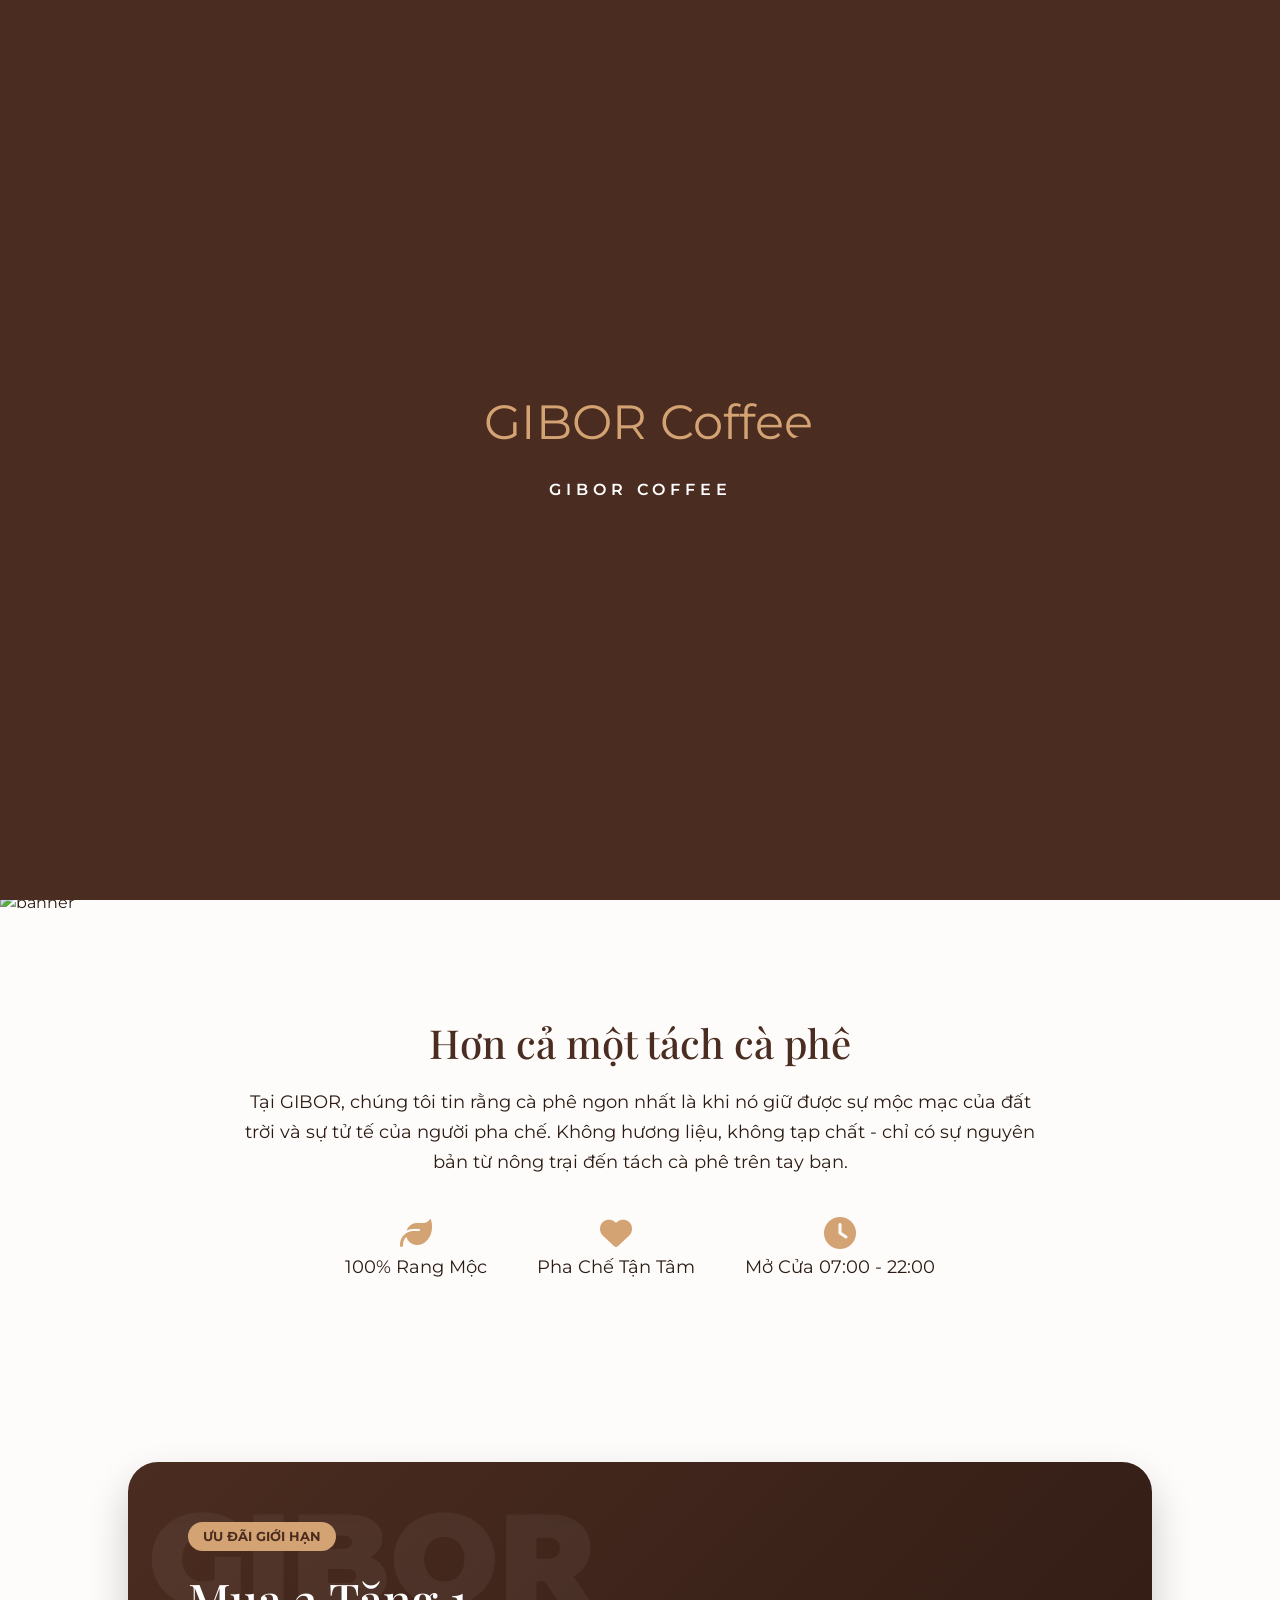
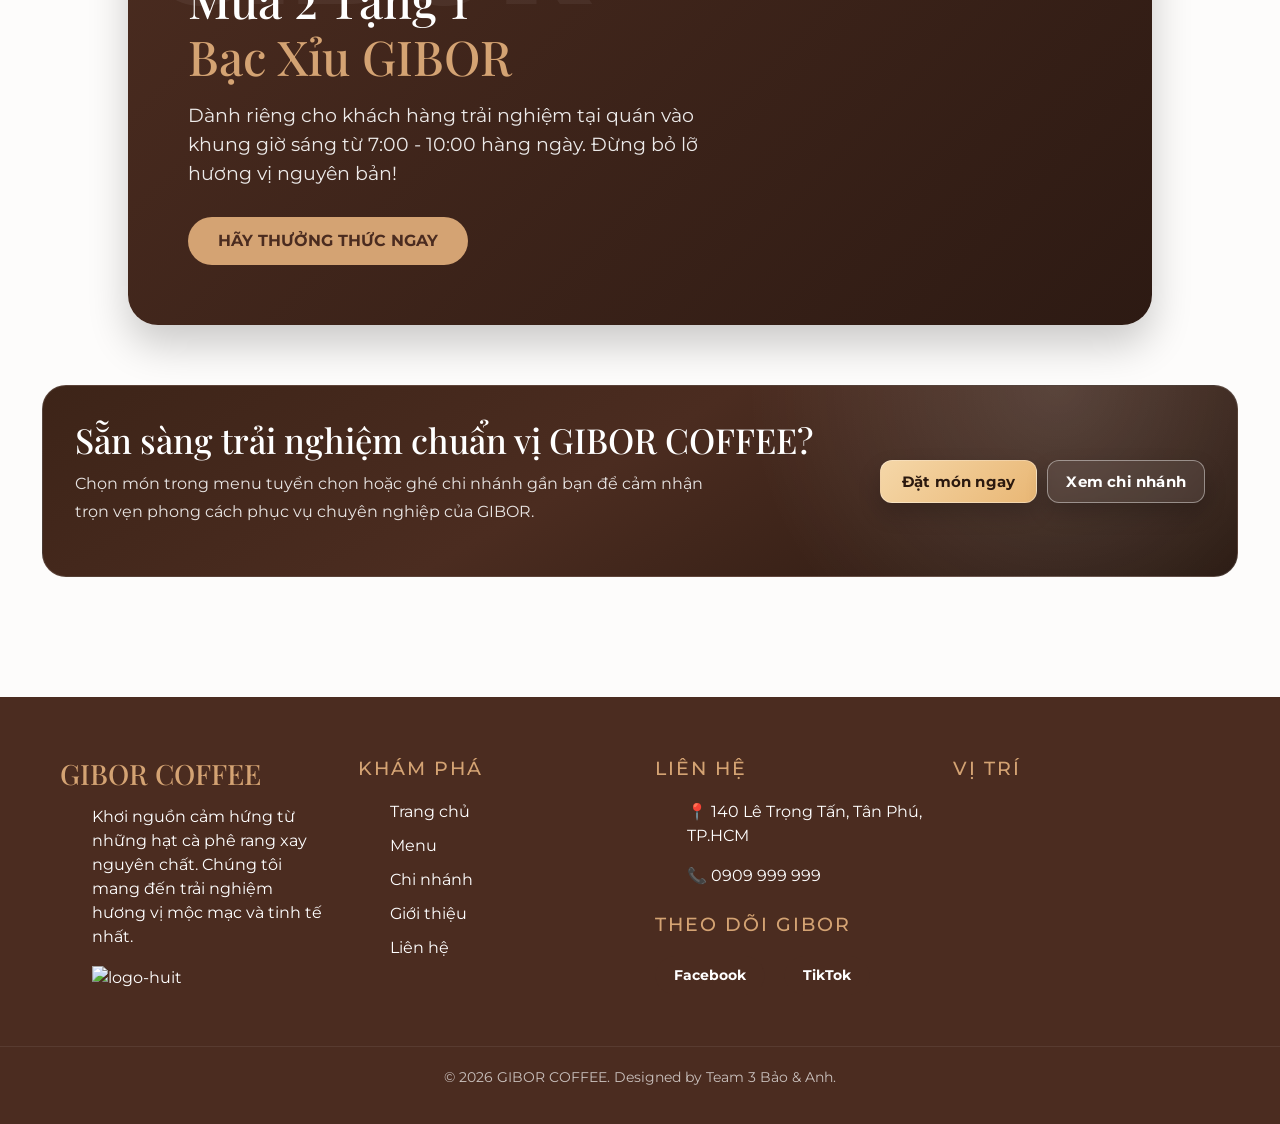
==== commit c13789fc: "carousel" ====
--- a/index.html
+++ b/index.html
@@ -15,6 +15,10 @@
     <title>GIBOR COFFEE</title>
 
     <!-- THEME CHÍNH DÙNG CHUNG-->
+    <link
+      rel="stylesheet"
+      href="https://cdn.jsdelivr.net/npm/bootstrap@5.3.3/dist/css/bootstrap.min.css"
+    />
     <link rel="stylesheet" href="css/style.css" />
 
     <!-- Font -->
@@ -59,6 +63,45 @@
             </div>
           </div>
         </section>
+      </div>
+
+      <div id="slide" class="carousel slide mb-4" data-bs-ride="carousel">
+        <div class="carousel-inner rounded">
+          <div class="carousel-item">
+            <img
+              src="images/banner/kmMousse.png"
+              class="d-block w-100"
+              alt="banner"
+            />
+          </div>
+          <div class="carousel-item">
+            <img
+              src="images/banner/kmTra.png"
+              class="d-block w-100"
+              alt="banner"
+            />
+          </div>
+          <div class="carousel-item active">
+            <img
+              src="images/banner/kmBacXiu.png"
+              class="d-block w-100"
+              alt="banner"
+            />
+          </div>
+        </div>
+        <button
+          class="carousel-control-prev"
+          data-bs-target="#slide"
+          data-bs-slide="prev"
+        >
+          <span class="carousel-control-prev-icon"></span></button
+        ><button
+          class="carousel-control-next"
+          data-bs-target="#slide"
+          data-bs-slide="next"
+        >
+          <span class="carousel-control-next-icon"></span>
+        </button>
       </div>
 
       <section class="intro">
@@ -149,6 +192,7 @@
     <!-- Phần JS CHUNG -->
     <script src="js/components.js"></script>
     <script src="js/data.js"></script>
+    <script src="https://cdn.jsdelivr.net/npm/bootstrap@5.3.3/dist/js/bootstrap.bundle.min.js"></script>
     <script src="js/main.js"></script>
     <script src="js/mobile.js"></script>
   </body>
